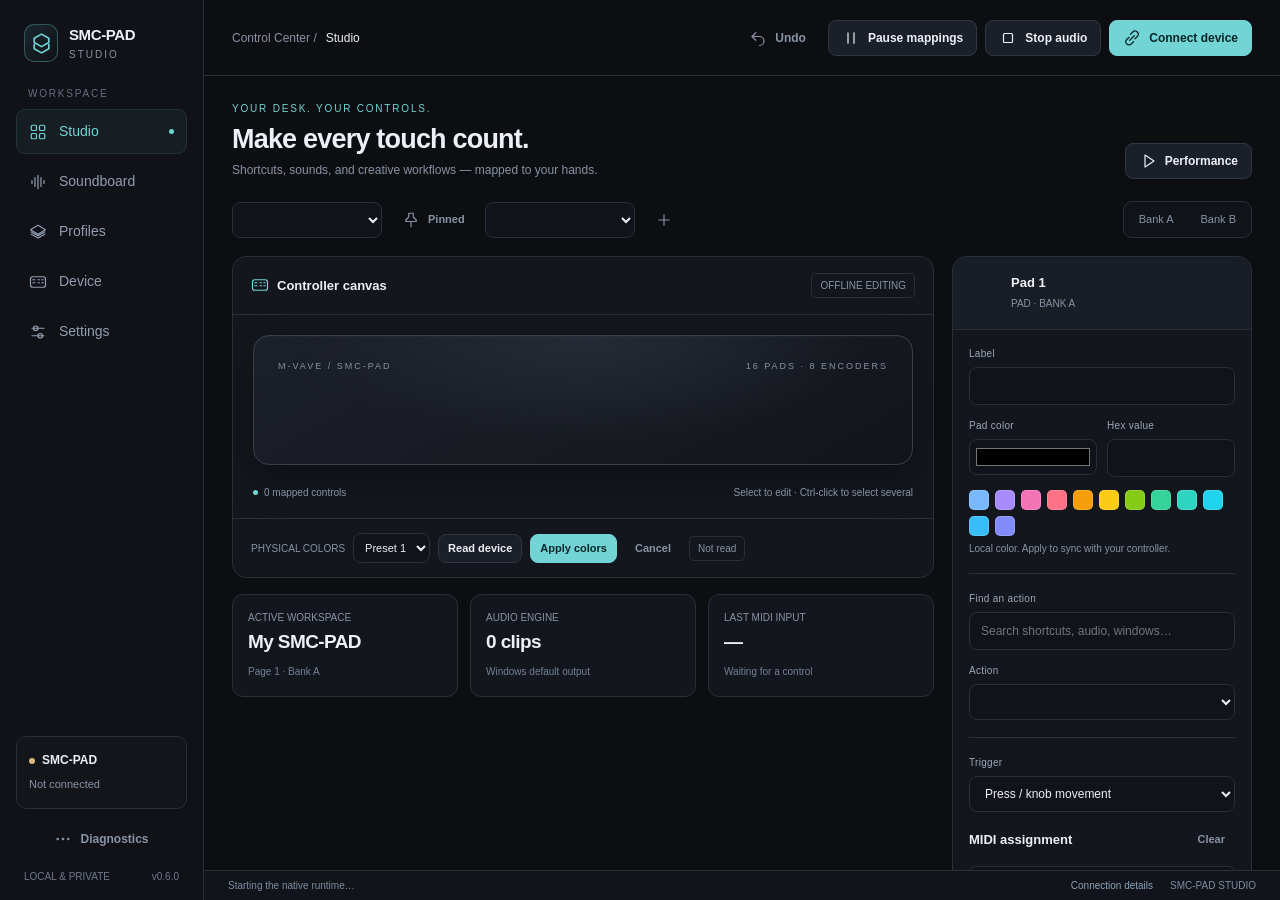
==== source/studio.html @ c1304f74 "feat: SMC-PAD Studio v0.6.0 — Windows desktop MIDI pad controller studio Native MIDI/audio runtime, " ====
<!DOCTYPE html>
<html lang="en"><head><meta charset="utf-8"><meta name="viewport" content="width=device-width,initial-scale=1"><title>SMC-PAD Studio</title>
<meta http-equiv="Content-Security-Policy" content="default-src 'none'; script-src 'unsafe-inline' 'unsafe-eval'; style-src 'unsafe-inline'; img-src data:; font-src 'none'; connect-src 'none'">
<style>
:root{color-scheme:dark;--bg:#0c0e12;--panel:#13161c;--raised:#1b1f27;--line:#292e39;--muted:#8993a5;--text:#edf0f6;--accent:#72d4d4;--danger:#f28a96;--gold:#d9bd83;--radius:14px}
*{box-sizing:border-box}body{margin:0;font:14px/1.5 'Segoe UI Variable','Segoe UI',sans-serif;background:var(--bg);color:var(--text);height:100vh;overflow:hidden}button,input,select,textarea{font:inherit}button{cursor:pointer}button:disabled{opacity:.45;cursor:not-allowed}button:focus-visible,a:focus-visible,input:focus-visible,select:focus-visible,textarea:focus-visible{outline:2px solid var(--accent);outline-offset:3px}button{color:inherit}svg{width:18px;height:18px;fill:none;stroke:currentColor;stroke-width:1.6;stroke-linecap:round;stroke-linejoin:round;flex-shrink:0}button svg{pointer-events:none}.hidden{display:none!important}
.app{height:100vh;display:grid;grid-template-columns:204px minmax(0,1fr);grid-template-rows:1fr}.rail{background:#101218;border-right:1px solid var(--line);display:flex;flex-direction:column;padding:24px 16px 16px;gap:24px}.brand{display:flex;gap:11px;align-items:center;padding:0 8px}.mark{width:34px;height:38px;border:1px solid #72d4d455;border-radius:10px;color:var(--accent);display:grid;place-items:center;background:linear-gradient(135deg,#72d4d41c,transparent)}.mark svg{width:25px;height:25px}.brand strong{font-size:15px;font-weight:650;letter-spacing:-.4px}.brand small{display:block;font-size:10px;letter-spacing:2px;color:var(--muted)}.rail-label{font-size:10px;letter-spacing:1.8px;color:#656f80;margin:0 12px 8px}.nav{display:flex;flex-direction:column;gap:5px}.nav button{border:1px solid transparent;background:transparent;text-align:left;color:#939daf;display:flex;align-items:center;gap:12px;border-radius:9px;padding:11px 12px}.nav button:hover{background:#ffffff06;color:var(--text)}.nav button.active{background:#72d4d410;border-color:#72d4d41c;color:var(--accent)}.nav button.active:after{content:'';width:5px;height:5px;background:var(--accent);border-radius:50%;margin-left:auto}.rail-bottom{margin-top:auto;display:grid;gap:12px}.device-mini{padding:14px 12px;border:1px solid var(--line);border-radius:10px;background:#ffffff03}.device-mini strong{display:block;font-size:12px;margin-bottom:4px}.device-mini small{font-size:11px;color:var(--muted)}.status-dot{width:6px;height:6px;border-radius:50%;background:var(--gold);display:inline-block;margin-right:7px}.status-dot.on{background:var(--accent);box-shadow:0 0 10px #72d4d440}.version{font-size:10px;color:#6f798b;display:flex;justify-content:space-between;padding:0 8px}
.workspace{display:flex;flex-direction:column;min-width:0;overflow:hidden}.topbar{height:76px;flex-shrink:0;display:flex;align-items:center;justify-content:space-between;padding:0 28px;border-bottom:1px solid var(--line);gap:14px}.breadcrumb{font-size:12px;color:var(--muted)}.breadcrumb strong{font-weight:500;color:var(--text);margin-left:9px}.top-actions{display:flex;gap:8px;align-items:center}.btn{display:inline-flex;align-items:center;justify-content:center;gap:8px;border:1px solid #303744;border-radius:8px;background:#1a1f28;padding:8px 13px;font-size:12px;font-weight:550;white-space:nowrap;transition:background .15s}.btn:hover{background:#252c37}.btn.primary{background:var(--accent);border-color:var(--accent);color:#0a2528}.btn.primary:hover{background:#95e5e2}.btn.ghost{background:transparent;border-color:transparent;color:var(--muted)}.btn.ghost:hover{color:var(--text);background:#ffffff05}.btn.danger{color:var(--danger)}.btn.tiny{padding:5px 9px;font-size:11px}.content{overflow:auto;flex:1;padding:25px 28px 36px;scrollbar-color:#394151 transparent}.heading{display:flex;align-items:flex-end;justify-content:space-between;gap:20px;margin-bottom:22px}.eyebrow{font-size:10px;color:var(--accent);letter-spacing:1.8px;text-transform:uppercase;margin-bottom:7px}h1{font-size:27px;line-height:1.2;font-weight:600;letter-spacing:-.8px;margin:0 0 6px}h2{font-size:16px;font-weight:600;margin:0 0 6px}h3{font-size:13px;font-weight:600;margin:0 0 8px}p{margin:0}.muted{color:var(--muted);font-size:12px}.toolbar{display:flex;gap:10px;align-items:center;flex-wrap:wrap;margin-bottom:18px}.spacer{flex:1}.select,input,select,textarea{border:1px solid var(--line);background:#101319;border-radius:8px;color:var(--text);padding:9px 11px;min-width:0}.toolbar select{min-width:150px;font-size:12px}.segmented{display:inline-flex;padding:3px;border:1px solid var(--line);border-radius:9px;background:#101318;gap:3px}.segmented button{padding:6px 12px;border:0;border-radius:6px;background:transparent;color:var(--muted);font-size:11px}.segmented button.active{background:#2a303b;color:var(--text)}.tag{display:inline-flex;align-items:center;gap:6px;font-size:10px;padding:4px 8px;border:1px solid var(--line);border-radius:5px;color:var(--muted)}.tag.good{color:var(--accent);border-color:#72d4d430;background:#72d4d408}.tag.warn{color:var(--gold);border-color:#d9bd8330}.studio-layout{display:grid;grid-template-columns:minmax(440px,1fr) 300px;gap:18px;align-items:start}.panel{background:var(--panel);border:1px solid var(--line);border-radius:var(--radius);overflow:hidden}.panel-head{padding:16px 18px;border-bottom:1px solid var(--line);display:flex;align-items:center;justify-content:space-between;gap:10px}.panel-body{padding:18px}.panel-footer{border-top:1px solid var(--line);padding:12px 18px;display:flex;gap:8px;align-items:center}.board{padding:24px;background:radial-gradient(ellipse at 50% 0,#252b36 0,transparent 60%),linear-gradient(150deg,#1c2029,#12151b);border:1px solid #373e4c;border-radius:16px;margin:20px;box-shadow:0 15px 35px #0004,inset 0 1px 0 #ffffff06}.board-brand{display:flex;justify-content:space-between;font-size:9px;letter-spacing:2px;color:#8792a5;margin-bottom:22px}.hardware{display:grid;grid-template-columns:120px minmax(0,1fr) 48px;gap:19px}.knob-grid{display:grid;grid-template-columns:repeat(2,1fr);gap:15px 8px}.knob-control{border:0;background:transparent;padding:0;min-width:0;display:flex;align-items:center;flex-direction:column;gap:6px}.dial{width:42px;height:42px;border-radius:50%;padding:4px;background:conic-gradient(from 225deg,#72d4d4 0deg,var(--dial-color,#72d4d4) var(--angle,45deg),#343c49 var(--angle,45deg),#343c49 270deg,transparent 270deg);display:grid;place-items:center}.dial-core{width:33px;height:33px;border-radius:50%;background:radial-gradient(circle at 30% 20%,#3b4352,#1b2029 70%);box-shadow:0 3px 6px #0007;position:relative;border:1px solid #ffffff10}.dial-core:after{content:'';position:absolute;left:15px;top:4px;width:2px;height:8px;background:#c7d0df;border-radius:2px;transform-origin:1px 12px;transform:rotate(var(--rotation,-90deg))}.knob-control.selected .dial{box-shadow:0 0 0 2px #72d4d440}.knob-control span{color:#8b97aa;font-size:9px;text-align:center;max-width:58px;overflow:hidden;text-overflow:ellipsis;white-space:nowrap}.pad-grid{display:grid;grid-template-columns:repeat(4,minmax(0,1fr));gap:10px}.pad{aspect-ratio:1.02;border:1px solid color-mix(in srgb,var(--color) 30%,#252b35);border-radius:9px;background:linear-gradient(155deg,color-mix(in srgb,var(--color) 13%,#222730),color-mix(in srgb,var(--color) 6%,#181c23));padding:10px;position:relative;display:flex;flex-direction:column;justify-content:space-between;align-items:flex-start;overflow:hidden;text-align:left;transition:transform .12s,box-shadow .12s}.pad:after{content:'';position:absolute;height:2px;bottom:0;left:12px;right:12px;background:var(--color);opacity:.7;box-shadow:0 0 12px var(--color);border-radius:3px}.pad .pad-number{font-size:9px;color:color-mix(in srgb,var(--color) 70%,white);letter-spacing:.7px}.pad .pad-name{font-size:11px;font-weight:550;line-height:1.25;width:100%;overflow:hidden;text-overflow:ellipsis}.pad .pad-type{font-size:8px;color:#7e899b;text-transform:uppercase;letter-spacing:.7px}.pad:hover{transform:translateY(-2px);border-color:var(--color)}.pad.selected{outline:2px solid var(--accent);outline-offset:3px}.pad.playing{box-shadow:inset 0 0 24px color-mix(in srgb,var(--color) 25%,transparent)}.pad.playing .pad-type{color:var(--accent)}.pad.learning{outline:2px solid var(--gold);outline-offset:3px}.side-grid{display:grid;grid-template-rows:repeat(10,1fr);gap:5px}.side-control{background:#242a34;border:1px solid #384150;border-radius:4px;padding:3px 0;font-size:7px;color:#96a0b3;overflow:hidden}.side-control.selected{border-color:var(--accent);color:var(--accent)}.board-caption{display:flex;align-items:center;justify-content:space-between;padding:0 20px 18px;gap:10px;font-size:10px;color:var(--muted)}.board-caption span{display:flex;align-items:center;gap:6px}.micro-dot{width:5px;height:5px;background:var(--accent);border-radius:50%}.rgb-controls{padding:14px 18px;border-top:1px solid var(--line);display:flex;gap:8px;align-items:center;flex-wrap:wrap}.rgb-controls select{font-size:11px;padding:7px}.info-cards{display:grid;grid-template-columns:repeat(3,1fr);gap:12px;margin-top:16px}.info-card{padding:15px;border:1px solid var(--line);border-radius:11px;background:var(--panel)}.info-card .metric{font-size:19px;font-weight:550;letter-spacing:-.6px;margin:3px 0}.info-card label{color:var(--muted);font-size:10px;display:block}.info-card small{font-size:10px;color:#748196}.inspector .panel-head{background:#191d25}.inspector-title{display:flex;align-items:center;gap:10px}.swatch{width:30px;height:30px;border-radius:7px;background:color-mix(in srgb,var(--color) 20%,#252a35);border:1px solid color-mix(in srgb,var(--color) 45%,transparent)}.inspector .panel-body{padding:16px}.field{margin-bottom:13px}.field>label{font-size:10px;letter-spacing:.3px;color:#9da7b8;display:block;margin-bottom:6px}.field input,.field select,.field textarea{width:100%;font-size:12px}.field textarea{min-height:70px;resize:vertical}.field input[type=color]{height:36px;padding:4px}.field input[type=range]{padding:0;accent-color:var(--accent)}.row{display:flex;gap:8px;align-items:center}.row>*{min-width:0}.row .grow{flex:1}.row2{display:grid;grid-template-columns:1fr 1fr;gap:10px}.check{display:flex!important;align-items:center;gap:8px;font-size:12px;color:var(--muted);margin:8px 0}.check input{width:auto}.section-rule{border:0;border-top:1px solid var(--line);margin:17px 0}.map-info{font:10px/1.6 Consolas,monospace;color:#8ea7bc;padding:9px;border:1px solid var(--line);border-radius:7px;background:#0e1218;margin-bottom:9px;overflow-wrap:anywhere}.drop{display:flex;flex-direction:column;gap:5px;text-align:center;align-items:center;justify-content:center;padding:18px 10px;background:#10151b;border:1px dashed #3b4b59;border-radius:9px;cursor:pointer;font-size:11px;color:var(--muted)}.drop.drag{border-color:var(--accent);background:#72d4d410}.drop svg{color:var(--accent);width:22px;height:22px}.drop strong{font-weight:550;color:var(--text)}.helper{font-size:10px;line-height:1.5;color:var(--muted);margin-top:5px}.inline-heading{display:flex;justify-content:space-between;align-items:center;margin-bottom:12px}.palette{display:flex;gap:6px;flex-wrap:wrap}.palette button{width:20px;height:20px;border-radius:5px;border:1px solid #ffffff28;background:var(--swatch)}.step{padding:9px;background:#0e1218;border:1px solid var(--line);border-radius:8px;margin-bottom:7px;display:grid;grid-template-columns:1fr auto;gap:7px}.step select,.step input{font-size:11px;width:100%;padding:6px}.empty{padding:44px 24px;text-align:center;color:var(--muted);font-size:12px}.empty svg{width:32px;height:32px;color:#556375;margin-bottom:12px}.library-layout{display:grid;grid-template-columns:minmax(0,1fr) 300px;gap:18px}.library-list{display:grid;gap:8px}.clip{display:flex;align-items:center;gap:12px;background:var(--panel);border:1px solid var(--line);border-radius:10px;padding:13px 15px}.clip.selected{border-color:#72d4d480}.clip-icon{width:36px;height:36px;background:#72d4d410;color:var(--accent);display:grid;place-items:center;border-radius:8px}.clip-name{font-size:12px;font-weight:550;overflow:hidden;text-overflow:ellipsis;white-space:nowrap}.clip-details{font-size:10px;color:var(--muted);margin-top:3px}.mixer{margin-top:18px}.playing-row{padding:10px 0;border-bottom:1px solid var(--line)}.progress{height:3px;background:#2c3441;border-radius:3px;margin-top:8px;overflow:hidden}.progress>i{height:100%;background:var(--accent);display:block}.profiles-grid{display:grid;grid-template-columns:repeat(auto-fill,minmax(240px,1fr));gap:16px}.profile-card{padding:20px;border:1px solid var(--line);border-radius:13px;background:linear-gradient(150deg,#1b212c,var(--panel))}.profile-card.active{border-color:#72d4d480}.profile-card h2{margin-top:14px}.profile-colors{display:flex;gap:5px;margin:16px 0}.profile-colors i{width:18px;height:18px;border-radius:4px}.device-layout,.settings-layout{display:grid;grid-template-columns:minmax(0,1.2fr) minmax(280px,1fr);gap:18px}.port-list{font:11px/1.8 Consolas,monospace;color:var(--muted);overflow-wrap:anywhere}.status-line{display:flex;gap:10px;align-items:center;margin-bottom:15px}.large-status{width:38px;height:38px;background:#72d4d410;color:var(--accent);display:grid;place-items:center;border-radius:10px}.status-line h2{margin:0}.diagnostics{position:fixed;left:204px;right:0;bottom:0;height:280px;background:#10141c;border-top:1px solid #394353;box-shadow:0 -20px 80px #0007;z-index:20;display:flex;flex-direction:column}.diagnostics .panel-head{padding:10px 22px}.diagnostic-logs{overflow:auto;padding:12px 22px;font:11px/1.9 Consolas,monospace}.log-item{display:grid;grid-template-columns:74px 75px 1fr;gap:12px}.log-item time{color:#69788f}.log-item.error{color:var(--danger)}.log-item span.kind{color:#8dafbf}.statusbar{height:30px;flex-shrink:0;border-top:1px solid var(--line);display:flex;justify-content:space-between;align-items:center;padding:0 24px;font-size:10px;color:#7e8da3;gap:8px;background:#11141a}.statusbar button{font-size:10px;background:none;border:0;color:#8fa3ba;padding:3px}.toast{position:fixed;right:24px;bottom:48px;max-width:440px;background:#1a2830;color:#d6f5f1;border:1px solid #72d4d450;padding:12px 17px;border-radius:10px;box-shadow:0 15px 50px #0007;z-index:60;font-size:12px}.toast.error{background:#30202a;color:#ffc0cb;border-color:#f28a9650}.modal{position:fixed;inset:0;background:#0009;backdrop-filter:blur(6px);display:grid;place-items:center;z-index:50}.modal-card{width:450px;max-width:90vw;background:var(--panel);border:1px solid #414b5c;border-radius:16px;padding:24px;max-height:80vh;overflow:auto}.modal-footer{display:flex;justify-content:flex-end;gap:8px;margin-top:18px}.performance .studio-layout{grid-template-columns:1fr}.performance .inspector,.performance .hardware .knob-grid,.performance .side-grid,.performance .rgb-controls,.performance .info-cards{display:none}.performance .hardware{display:block}.performance .pad{aspect-ratio:1.8;padding:18px}.performance .pad-name{font-size:18px}.performance .pad-type{font-size:10px}.performance .board{max-width:1050px;margin:22px auto}.performance .pad-grid{gap:16px}.performance .board-brand{margin-bottom:15px}
@media(max-width:1250px){.rail{padding-left:10px;padding-right:10px}.app{grid-template-columns:176px 1fr}.diagnostics{left:176px}.content{padding:22px 20px}.topbar{padding:0 20px}.studio-layout{grid-template-columns:minmax(375px,1fr) 280px;gap:14px}.board{margin:15px;padding:16px}.hardware{grid-template-columns:100px minmax(0,1fr) 38px;gap:12px}.pad-grid{gap:8px}.pad{padding:7px}.pad-name{font-size:10px}.dial{width:38px;height:38px}.dial-core{width:29px;height:29px}.dial-core:after{left:13px}.knob-grid{gap:10px 5px}}
@media(max-width:1040px){.app{grid-template-columns:72px 1fr}.rail{padding:22px 10px}.brand{padding:0;justify-content:center}.brand-text,.rail-label,.nav button span,.nav button:after,.device-mini,.version{display:none!important}.nav button{justify-content:center;padding:13px}.rail-bottom .btn span{display:none}.diagnostics{left:72px}.studio-layout,.library-layout{grid-template-columns:minmax(0,1fr) 275px}.topbar{height:65px}.heading h1{font-size:24px}.hardware{grid-template-columns:90px minmax(0,1fr) 32px}.pad{aspect-ratio:.95}.info-cards{gap:8px}.info-card{padding:10px}.device-layout,.settings-layout{grid-template-columns:1fr}.toolbar select{min-width:120px}}
@media(max-width:850px){.studio-layout,.library-layout{grid-template-columns:1fr}.inspector{max-width:none}.top-actions .btn span{display:none}.board{margin:16px}.hardware{grid-template-columns:100px minmax(0,1fr) 40px}.pad{aspect-ratio:1.2}.heading{align-items:center}.toolbar{gap:6px}.info-cards{margin-bottom:18px}.diagnostics{height:250px}.breadcrumb{font-size:11px}.content{padding:20px 16px}}
@media(prefers-reduced-motion:reduce){*{transition:none!important;animation:none!important}}body.reduced-motion *{transition:none!important;animation:none!important}
</style></head><body>
<svg style="display:none" aria-hidden="true"><defs>
<symbol id="i-grid" viewBox="0 0 24 24"><rect x="3" y="3" width="7" height="7" rx="1.5"/><rect x="14" y="3" width="7" height="7" rx="1.5"/><rect x="3" y="14" width="7" height="7" rx="1.5"/><rect x="14" y="14" width="7" height="7" rx="1.5"/></symbol>
<symbol id="i-audio" viewBox="0 0 24 24"><path d="M4 10v4m4-8v12m4-15v18m4-15v12m4-8v4"/></symbol><symbol id="i-layers" viewBox="0 0 24 24"><path d="m12 3 10 6-10 6L2 9l10-6Zm-9 12 9 5 9-5M3 12l9 5 9-5"/></symbol><symbol id="i-device" viewBox="0 0 24 24"><rect x="2" y="5" width="20" height="14" rx="3"/><path d="M5 9h3m-3 4h3m4-4h2m3 0h2m-7 4h2m3 0h2"/></symbol><symbol id="i-settings" viewBox="0 0 24 24"><path d="M4 7h16M4 17h16"/><circle cx="9" cy="7" r="3"/><circle cx="15" cy="17" r="3"/></symbol><symbol id="i-play" viewBox="0 0 24 24"><path d="m8 4 12 8-12 8V4Z"/></symbol><symbol id="i-stop" viewBox="0 0 24 24"><rect x="6" y="6" width="12" height="12" rx="1.5"/></symbol><symbol id="i-pause" viewBox="0 0 24 24"><path d="M8 5v14m8-14v14"/></symbol><symbol id="i-plus" viewBox="0 0 24 24"><path d="M12 5v14M5 12h14"/></symbol><symbol id="i-upload" viewBox="0 0 24 24"><path d="M12 15V3m-4 4 4-4 4 4M4 15v5h16v-5"/></symbol><symbol id="i-link" viewBox="0 0 24 24"><path d="m9 15 6-6m-7 2-3 3a4 4 0 0 0 6 6l3-3m-4-10 3-3a4 4 0 0 1 6 6l-3 3"/></symbol><symbol id="i-check" viewBox="0 0 24 24"><path d="m5 12 4 4L20 5"/></symbol><symbol id="i-more" viewBox="0 0 24 24"><circle cx="5" cy="12" r="1"/><circle cx="12" cy="12" r="1"/><circle cx="19" cy="12" r="1"/></symbol><symbol id="i-undo" viewBox="0 0 24 24"><path d="M4 10h10a6 6 0 0 1 0 12M4 10l5-5m-5 5 5 5"/></symbol><symbol id="i-close" viewBox="0 0 24 24"><path d="m6 6 12 12M18 6 6 18"/></symbol><symbol id="i-search" viewBox="0 0 24 24"><circle cx="10" cy="10" r="6"/><path d="m15 15 6 6"/></symbol><symbol id="i-pin" viewBox="0 0 24 24"><path d="m9 3 6 0 0 5 4 4v2H5v-2l4-4V3Zm3 11v7"/></symbol>
</defs></svg>
<div class="app"><aside class="rail"><div class="brand"><div class="mark"><svg viewBox="0 0 24 24"><path d="m5 7 7-4 7 4v4l-7 4-7-4V7Zm0 6v4l7 4 7-4v-4"/></svg></div><div class="brand-text"><strong>SMC-PAD</strong><small>STUDIO</small></div></div><div><div class="rail-label">WORKSPACE</div><nav class="nav" aria-label="Main navigation"><button data-view="studio" class="active"><svg><use href="#i-grid"/></svg><span>Studio</span></button><button data-view="soundboard"><svg><use href="#i-audio"/></svg><span>Soundboard</span></button><button data-view="profiles"><svg><use href="#i-layers"/></svg><span>Profiles</span></button><button data-view="device"><svg><use href="#i-device"/></svg><span>Device</span></button><button data-view="settings"><svg><use href="#i-settings"/></svg><span>Settings</span></button></nav></div><div class="rail-bottom"><div class="device-mini"><strong><i id="connectionDot" class="status-dot"></i>SMC-PAD</strong><small id="railStatus">Not connected</small></div><button class="btn ghost" id="diagnosticsBtn"><svg><use href="#i-more"/></svg><span>Diagnostics</span></button><div class="version"><span>LOCAL & PRIVATE</span><span>v0.6.0</span></div></div></aside>
<div class="workspace"><header class="topbar"><div class="breadcrumb">Control Center <span>/</span><strong id="breadcrumb">Studio</strong></div><div class="top-actions"><button class="btn ghost" id="undoBtn" title="Undo last configuration edit"><svg><use href="#i-undo"/></svg><span>Undo</span></button><button class="btn" id="pauseBtn"><svg><use href="#i-pause"/></svg><span>Pause mappings</span></button><button class="btn" id="stopAudioBtn"><svg><use href="#i-stop"/></svg><span>Stop audio</span></button><button class="btn primary" id="connectBtn"><svg><use href="#i-link"/></svg><span>Connect device</span></button></div></header>
<main class="content" id="main">
<section id="view-studio"><div class="heading"><div><div class="eyebrow">YOUR DESK. YOUR CONTROLS.</div><h1>Make every touch count.</h1><p class="muted">Shortcuts, sounds, and creative workflows — mapped to your hands.</p></div><button class="btn" id="performanceBtn"><svg><use href="#i-play"/></svg>Performance</button></div><div class="toolbar"><select id="profileSelect" aria-label="Active profile"></select><button class="btn ghost tiny" id="pinBtn" title="Pin this profile"><svg><use href="#i-pin"/></svg><span>Pinned</span></button><select id="pageSelect" aria-label="Application page"></select><button class="btn ghost tiny" id="newPageBtn" title="Add application page"><svg><use href="#i-plus"/></svg></button><div class="spacer"></div><div class="segmented" aria-label="Pad bank"><button id="bankA">Bank A</button><button id="bankB">Bank B</button></div></div>
<div class="studio-layout"><div><div class="panel"><div class="panel-head"><div class="row"><svg style="color:var(--accent)"><use href="#i-device"/></svg><h3 style="margin:0">Controller canvas</h3></div><span class="tag" id="canvasStatus">OFFLINE EDITING</span></div><div class="board"><div class="board-brand"><span>M-VAVE / SMC-PAD</span><span>16 PADS · 8 ENCODERS</span></div><div class="hardware"><div class="knob-grid" id="knobs"></div><div class="pad-grid" id="pads"></div><div class="side-grid" id="sideBtns"></div></div></div><div class="board-caption"><span><i class="micro-dot"></i><span id="mappingCount">0 mapped controls</span></span><span id="canvasHint">Select to edit · Ctrl-click to select several</span></div><div class="rgb-controls"><span class="muted" style="font-size:10px">PHYSICAL COLORS</span><select id="rgbPreset" aria-label="Physical device preset"></select><button class="btn tiny" id="readRGB">Read device</button><button class="btn tiny primary" id="applyRGB">Apply colors</button><button class="btn ghost tiny" id="cancelRGB">Cancel</button><span class="tag" id="rgbStatus">Not read</span></div></div><div class="info-cards"><div class="info-card"><label>ACTIVE WORKSPACE</label><div class="metric" id="activeProfileLabel">My SMC-PAD</div><small id="activePageLabel">Page 1 · Bank A</small></div><div class="info-card"><label>AUDIO ENGINE</label><div class="metric" id="audioCount">0 clips</div><small>Windows default output</small></div><div class="info-card"><label>LAST MIDI INPUT</label><div class="metric" id="lastMidiValue">—</div><small id="lastMidiPort">Waiting for a control</small></div></div></div>
<aside class="panel inspector" id="inspector"><div class="panel-head"><div class="inspector-title"><div class="swatch" id="selectedSwatch"></div><div><h3 id="selectedName" style="margin:0">Pad 1</h3><small class="muted" id="selectedType" style="font-size:10px">PAD · BANK A</small></div></div><span id="dirtyBadge" class="tag hidden">Unsaved</span></div><form id="editorForm" class="panel-body"><div class="field"><label for="labelInput">Label</label><input id="labelInput" maxlength="60"></div><div id="colorFields"><div class="row2"><div class="field"><label for="colorInput">Pad color</label><input id="colorInput" type="color"></div><div class="field"><label for="colorHex">Hex value</label><input id="colorHex" pattern="#[0-9a-fA-F]{6}"></div></div><div class="palette" id="palette"></div><p class="helper" id="colorState">Local color. Apply to sync with your controller.</p></div><hr class="section-rule"><div class="field"><label for="actionSearch">Find an action</label><input id="actionSearch" type="search" placeholder="Search shortcuts, audio, windows…"></div><div class="field"><label for="actionSelect">Action</label><select id="actionSelect"></select></div><div class="field hidden" id="valueField"><label for="valueInput" id="valueLabel">Value</label><div class="row"><textarea id="valueInput" class="grow" rows="2"></textarea><button type="button" class="btn tiny hidden" id="browseBtn">Browse</button></div></div>
<div id="audioFields" class="hidden"><button type="button" class="drop" id="audioDrop" style="width:100%"><svg><use href="#i-upload"/></svg><strong id="assignedAudioName">Drop a clip or browse</strong><span>WAV · MP3 · M4A · AAC · WMA · FLAC</span></button><div class="row" style="margin-top:9px"><button type="button" class="btn tiny" id="previewClip"><svg><use href="#i-play"/></svg>Preview</button><button type="button" class="btn ghost tiny" id="selectFromLibrary">Library</button></div><div class="field" style="margin-top:12px"><label for="audioMode">On repeated press</label><select id="audioMode"><option value="restart">Restart clip</option><option value="overlap">Allow overlap</option><option value="toggle">Toggle play / stop</option></select></div><div class="field"><label for="audioVolume">Clip gain <span id="clipGainValue">100%</span></label><input id="audioVolume" type="range" min="0" max="100" value="100"></div><div class="row2"><div class="field"><label for="trimStart">Trim start (seconds)</label><input id="trimStart" type="number" min="0" step=".01" value="0"></div><div class="field"><label for="trimEnd">Trim end (0 = full)</label><input id="trimEnd" type="number" min="0" step=".01" value="0"></div></div><div class="row2"><div class="field"><label for="fadeIn">Fade in (seconds)</label><input id="fadeIn" type="number" min="0" max="30" step=".1" value="0"></div><div class="field"><label for="fadeOut">Fade out (seconds)</label><input id="fadeOut" type="number" min="0" max="30" step=".1" value="0"></div></div><label class="check"><input id="loopAudio" type="checkbox">Loop until stopped</label></div>
<div id="macroFields" class="hidden"><div class="inline-heading"><h3>Action sequence</h3><button type="button" class="btn tiny" id="addStep">Add step</button></div><div id="steps"></div><button type="button" class="btn ghost tiny" id="macroPreview">Dry-run preview</button><button type="button" class="btn ghost tiny" id="cancelMacros">Cancel running</button></div>
<div id="knobFields" class="hidden"><hr class="section-rule"><div class="field"><label for="encoderMode">Encoder mode</label><select id="encoderMode"><option value="auto">Auto detect</option><option value="absolute">Absolute (0–127)</option><option value="relative">Relative increments</option></select></div><div class="field"><label for="sensitivity">Sensitivity</label><input id="sensitivity" type="number" min=".1" max="8" step=".1" value="1"></div><label class="check"><input id="invertKnob" type="checkbox">Reverse direction</label><label class="check"><input id="accelerateKnob" type="checkbox">Accelerate larger movements</label><div class="map-info" id="calibration">Move the learned knob to preview its input.</div></div>
<hr class="section-rule"><div class="field"><label for="triggerSelect">Trigger</label><select id="triggerSelect"><option value="press">Press / knob movement</option><option value="pressOnly">Press only</option><option value="releaseOnly">Release only</option><option value="both">Press and release</option></select></div><div class="inline-heading"><h3 style="margin:0">MIDI assignment</h3><button type="button" class="btn ghost tiny" id="clearLearn">Clear</button></div><div class="map-info" id="mappingInfo">Not learned yet</div><button type="button" class="btn" id="learnBtn" style="width:100%"><svg><use href="#i-link"/></svg>Learn physical control</button><div class="row" style="margin-top:15px"><button type="submit" class="btn primary grow" id="saveControl"><svg><use href="#i-check"/></svg>Save control</button><button type="button" class="btn" id="testAction" title="Execute this action"><svg><use href="#i-play"/></svg>Test</button></div><button type="button" class="btn ghost tiny hidden" id="copySelected" style="width:100%;margin-top:8px">Copy configuration to selected controls</button></form></aside></div></section>
<section id="view-soundboard" class="hidden"><div class="heading"><div><div class="eyebrow">SOUND, ON CUE.</div><h1>Your clip collection.</h1><p class="muted">A managed library with instant preview and a live playback mixer.</p></div><button class="btn primary" id="importClips"><svg><use href="#i-plus"/></svg>Import clips</button></div><div class="library-layout"><div><div class="row" style="margin-bottom:16px"><input id="librarySearch" class="grow" type="search" placeholder="Search your clips…" aria-label="Search audio library"><span class="tag" id="libraryCount">0 CLIPS</span></div><div class="library-list" id="libraryList"></div><div class="panel mixer"><div class="panel-head"><h3 style="margin:0">Live mixer</h3><span class="tag" id="playingCount">0 PLAYING</span></div><div class="panel-body"><div class="field"><label for="masterVolume">Master output <span id="masterValue">100%</span></label><input id="masterVolume" type="range" min="0" max="100" value="100"></div><div id="playingList"></div></div></div></div><div class="panel"><div class="panel-head"><h3 style="margin:0">Selected clip</h3><svg style="color:var(--accent)"><use href="#i-audio"/></svg></div><div class="panel-body" id="clipDetail"><div class="empty">Select a clip to preview or assign it.</div></div></div></div></section>
<section id="view-profiles" class="hidden"><div class="heading"><div><div class="eyebrow">A WORKSPACE FOR EVERY FLOW.</div><h1>Profiles & pages.</h1><p class="muted">Separate your work, media, and creative sessions without losing your mappings.</p></div><button class="btn primary" id="newProfile"><svg><use href="#i-plus"/></svg>New profile</button></div><div class="toolbar"><input id="profileSearch" type="search" placeholder="Search profiles…" aria-label="Search profiles"><div class="spacer"></div><button class="btn" id="importProfile"><svg><use href="#i-upload"/></svg>Import</button><button class="btn" id="exportProfile"><svg><use href="#i-layers"/></svg>Export with audio</button></div><div class="profiles-grid" id="profilesGrid"></div><div class="panel" style="margin-top:20px"><div class="panel-head"><h3 style="margin:0">Active profile settings</h3><span class="tag">APPLICATION PAGES ≠ DEVICE PRESETS</span></div><div class="panel-body"><div class="row2"><div class="field"><label for="profileName">Profile name</label><input id="profileName" maxlength="80"></div><div class="field"><label for="profileApps">Auto-switch for these apps</label><input id="profileApps" placeholder="chrome.exe, code.exe"><p class="helper">Comma-separated executable names. Enable automatic switching in Settings and unpin the profile.</p></div></div><div class="row"><button class="btn primary" id="saveProfile">Save profile settings</button><button class="btn" id="duplicateProfile">Duplicate</button><button class="btn danger" id="deleteProfile">Delete</button><div class="spacer"></div><button class="btn" id="renamePage">Rename current page</button></div></div></div></section>
<section id="view-device" class="hidden"><div class="heading"><div><div class="eyebrow">THE PHYSICAL CONNECTION.</div><h1>Device & color sync.</h1><p class="muted">Performance MIDI and configuration ports have separate jobs.</p></div><button class="btn" id="refreshPorts">Refresh ports</button></div><div class="device-layout"><div class="panel"><div class="panel-head"><h3 style="margin:0">SMC-PAD connection</h3><span class="tag" id="deviceStatusTag">DISCONNECTED</span></div><div class="panel-body"><div class="status-line"><div class="large-status"><svg><use href="#i-device"/></svg></div><div><h2>SMC-PAD</h2><p class="muted" id="deviceMessage">Connect USB to begin.</p></div></div><div class="field"><label for="performanceInput">Performance input</label><select id="performanceInput"><option value="">Auto discover SMC-PAD</option></select></div><div class="row2"><div class="field"><label for="rgbInputPort">Configuration input</label><select id="rgbInputPort"><option value="">Auto discover</option></select></div><div class="field"><label for="rgbOutputPort">Configuration output</label><select id="rgbOutputPort"><option value="">Auto discover</option></select></div></div><p class="helper">Windows may label configuration ports MIDIIN2/3 and MIDIOUT2/3. Discovery sends only read requests. Close MidiSuite if the device is busy.</p><div class="row" style="margin-top:16px"><button class="btn primary" id="deviceConnect">Connect</button><button class="btn" id="deviceDisconnect">Disconnect</button></div><hr class="section-rule"><h3>Physical color palette</h3><p class="muted">Read colors, edit locally, then apply. Every successful write is checked against the device.</p><div class="row" style="margin-top:14px"><button class="btn" id="deviceRead">Read colors</button><button class="btn" id="adoptRGB">Use device palette</button><button class="btn primary" id="deviceApply">Apply palette</button></div><div id="rgbResults" style="margin-top:16px"></div></div></div><div><div class="panel"><div class="panel-head"><h3 style="margin:0">Available MIDI endpoints</h3></div><div class="panel-body port-list" id="portList">Scanning…</div></div><div class="panel" style="margin-top:18px"><div class="panel-head"><h3 style="margin:0">Connection health</h3></div><div class="panel-body"><div id="healthInfo" class="muted"></div><button class="btn" id="exportDiagnostics" style="margin-top:16px">Export troubleshooting report</button></div></div></div></div></section>
<section id="view-settings" class="hidden"><div class="heading"><div><div class="eyebrow">SETTLED IN. ALWAYS READY.</div><h1>Make Studio yours.</h1><p class="muted">A quiet background companion, with the control you need.</p></div></div><div class="settings-layout"><div class="panel"><div class="panel-head"><h3 style="margin:0">Behavior & accessibility</h3></div><div class="panel-body"><label class="check"><input type="checkbox" id="autoProfiles">Automatically switch profiles for the active application</label><p class="helper">Pinned profiles always take precedence. App rules are set per profile.</p><hr class="section-rule"><label class="check"><input type="checkbox" id="reducedMotion">Reduce motion and visual transitions</label><hr class="section-rule"><h3>Background behavior</h3><p class="muted">Closing the window hides Studio to the tray. Native MIDI and audio continue. Pause mappings or stop audio any time from the tray menu.</p><button class="btn danger" id="quitApp" style="margin-top:16px">Quit Studio completely</button></div></div><div class="panel"><div class="panel-head"><h3 style="margin:0">Local by design</h3><span class="tag good">OFFLINE</span></div><div class="panel-body"><p class="muted">Profiles and clips live on this computer. Configuration changes are saved atomically with a recoverable backup. Export a profile bundle to take your audio with you.</p><hr class="section-rule"><h3>Importing an older profile</h3><p class="muted">In v0.4 or v0.5, choose Export profile. Import that JSON in Profiles here. Old mappings go into Page 1, Bank A; learn Bank B separately.</p><hr class="section-rule"><h3>SMC-PAD Studio 0.6.0</h3><p class="helper">Windows x64 · Native MIDI · Windows media engine · Default audio output</p></div></div></div></section>
</main><footer class="statusbar"><span id="footerStatus">Starting the native runtime…</span><span><button id="footerDiagnostics">Connection details</button><span style="margin-left:14px">SMC-PAD STUDIO</span></span></footer></div></div>
<div id="diagnostics" class="diagnostics hidden"><div class="panel-head"><div class="row"><h3 style="margin:0">Activity & diagnostics</h3><span class="tag" id="diagnosticCount">0 EVENTS</span></div><button class="btn ghost tiny" id="closeDiagnostics" aria-label="Close diagnostics"><svg><use href="#i-close"/></svg></button></div><div class="diagnostic-logs" id="logs"></div></div>
<div id="toast" class="toast hidden" role="status" aria-live="polite"></div><div id="modal" class="modal hidden" role="dialog" aria-modal="true" aria-labelledby="modalTitle"><div class="modal-card"><h2 id="modalTitle"></h2><div id="modalBody" style="margin-top:15px"></div><div class="modal-footer"><button class="btn" id="modalCancel">Cancel</button><button class="btn primary" id="modalAccept">Save</button></div></div></div>
<script>
'use strict';
const $=id=>document.getElementById(id), esc=s=>String(s??'').replace(/[&<>"']/g,c=>({'&':'&amp;','<':'&lt;','>':'&gt;','"':'&quot;',"'":'&#39;'}[c])), icon=name=>`<svg><use href="#i-${name}"/></svg>`;
const ACTIONS=[['none','No action','Basics'],['playAudio','Play an audio clip','Audio'],['stopAudio','Stop all audio','Audio'],['macro','Multi-step macro','Automation'],['launch','Launch app or file','Apps & input'],['url','Open a website','Apps & input'],['shortcut','Keyboard shortcut','Apps & input'],['typeText','Type a phrase','Apps & input'],['volumeKnob','System volume','Knob controls'],['scrollKnob','Vertical scroll','Knob controls'],['hscrollKnob','Horizontal scroll','Knob controls'],['zoomKnob','Zoom in / out','Knob controls'],['tabKnob','Browser tabs','Knob controls'],['windowKnob','Switch applications','Knob controls'],['desktopKnob','Virtual desktops','Knob controls'],['arrowKnob','Left / right arrows','Knob controls'],['twoWayShortcutKnob','Custom two-way shortcuts','Knob controls'],['mediaPlayPause','Play / pause media','Media'],['mediaNext','Next track','Media'],['mediaPrevious','Previous track','Media'],['mediaStop','Stop media','Media'],['volumeUp','Volume up','Media'],['volumeDown','Volume down','Media'],['volumeMute','Mute / unmute','Media'],['showDesktop','Show / hide desktop','Windows'],['taskView','Task View','Windows'],['snapLeft','Snap window left','Windows'],['snapRight','Snap window right','Windows'],['maximize','Maximize window','Windows'],['minimize','Minimize window','Windows'],['closeWindow','Close active window','Windows'],['screenshot','Screenshot snip','Windows'],['lockPC','Lock computer','Windows'],['browserBack','Browser back','Navigation'],['browserForward','Browser forward','Navigation'],['refresh','Refresh page','Navigation']];
const COLORS=['#79b8ff','#a78bfa','#f472b6','#fb7185','#f59e0b','#facc15','#84cc16','#34d399','#2dd4bf','#22d3ee','#38bdf8','#818cf8'];
const SIDE_NAMES=['BT','Pad Bank','Knob Bank','Left','Right','Play','Stop','Record','Shift','Repeat'];
let state=null,store=null,view='studio',selected='pad1',multi=new Set(),draft=null,target=null,dirty=false,performance=false,library=[],chosenClip=null,polling=false,toastTimer,modalResolve,modalPreviousFocus;
const clone=x=>JSON.parse(JSON.stringify(x));
const current=()=>store.profiles.find(p=>p.id===store.activeProfile), page=()=>current().pages.find(p=>p.id===current().activePage), controls=()=>page().banks[current().activeBank];
const context=()=>({profile:current().id,page:current().activePage,bank:current().activeBank,id:selected});
const label=type=>ACTIONS.find(a=>a[0]===type)?.[1]||type;
async function call(command,data={}){const api=window.pywebview?.api;if(!api)throw Error('Native runtime is not ready');let result=await api.request(command,data);if(!result.ok)throw Error(result.error||'Operation failed');return result.value}
function toast(message,error=false){$('toast').textContent=message;$('toast').className='toast'+(error?' error':'');clearTimeout(toastTimer);toastTimer=setTimeout(()=>$('toast').classList.add('hidden'),error?7000:3200)}
async function safe(fn){try{return await fn()}catch(e){toast(e.message,true);return null}}
async function refresh(){if(polling)return;polling=true;try{const snap=await call('snapshot',{revision:state?.revision});const previous=state;state=snap;if(snap.store){store=snap.store;renderStore();if(!dirty)loadEditor();}renderLive(previous);}catch(e){$('footerStatus').textContent='Native runtime unavailable: '+e.message}finally{polling=false}}
async function mutate(command,data={}){const value=await call(command,data);await refresh();return value}
function setOptions(select,items,selectedValue){select.replaceChildren();for(const item of items){let o=document.createElement('option');o.value=item.id;o.textContent=item.name;select.append(o)}select.value=selectedValue??items[0]?.id??''}
function renderStore(){if(!store)return;let p=current();setOptions($('profileSelect'),store.profiles,store.activeProfile);setOptions($('pageSelect'),p.pages,p.activePage);$('bankA').classList.toggle('active',p.activeBank==='A');$('bankB').classList.toggle('active',p.activeBank==='B');$('activeProfileLabel').textContent=p.name;$('activePageLabel').textContent=page().name+' · Bank '+p.activeBank;$('pinBtn').innerHTML=icon('pin')+'<span>'+(store.pinned?'Pinned':'Auto')+'</span>';$('profileName').value=p.name;$('profileApps').value=(p.apps||[]).join(', ');$('autoProfiles').checked=store.settings.autoProfiles;$('reducedMotion').checked=store.settings.reducedMotion;document.body.classList.toggle('reduced-motion',store.settings.reducedMotion);renderBoard();renderProfiles()}
function renderBoard(){if(!store)return;for(const id of ['pads','knobs','sideBtns'])$(id).replaceChildren();let cfgs=controls();for(const [cid,cfg] of Object.entries(cfgs)){let button=document.createElement('button');button.type='button';button.dataset.id=cid;button.setAttribute('aria-label',cfg.label+' — '+label(cfg.action));button.setAttribute('aria-pressed',String(selected===cid||multi.has(cid)));const isPad=cid.startsWith('pad'),isKnob=cid.startsWith('knob');button.className=isPad?'pad':isKnob?'knob-control':'side-control';button.classList.toggle('selected',selected===cid||multi.has(cid));button.style.setProperty('--color',cfg.color);if(isPad){const n=Number(cid.slice(3))-1;button.style.order=(3-Math.floor(n/4))*4+n%4;button.innerHTML=`<span class="pad-number">${cid.slice(3).padStart(2,'0')}</span><span class="pad-name">${esc(cfg.label)}</span><span class="pad-type">${cfg.action==='none'?'Unassigned':esc(label(cfg.action))}</span>`;$('pads').append(button)}else if(isKnob){button.innerHTML=`<span class="dial"><span class="dial-core"></span></span><span>${esc(cfg.label)}</span>`;$('knobs').append(button)}else{button.textContent=cfg.label.startsWith('Button ')?SIDE_NAMES[Number(cid.slice(4))-1]:cfg.label;$('sideBtns').append(button)}button.onclick=e=>{if(performance){safe(()=>call('testAction',{...context(),id:cid}));return}if(e.ctrlKey||e.metaKey){if(multi.has(cid))multi.delete(cid);else multi.add(cid);multi.add(selected);renderBoard();$('copySelected').classList.toggle('hidden',multi.size<2);return}selectControl(cid)}}$('mappingCount').textContent=Object.values(cfgs).filter(c=>c.action!=='none').length+' mapped controls';renderPlayingPads()}
async function allowSelection(){if(!dirty)return true;const answer=await modal('Unsaved control changes','<p class="muted">Save these edits before changing your workspace, or discard them.</p>',[{label:'Discard',value:'discard'},{label:'Save edits',value:'save'}]);if(answer==='save'){await saveEditor();return true}if(answer==='discard'){dirty=false;return true}return false}
async function selectControl(cid){if(cid!==selected&&!await allowSelection())return;selected=cid;multi.clear();renderBoard();loadEditor()}
function actionOptions(search=''){const value=$('actionSelect').value||draft?.action||'none';const groups=new Map();for(const action of ACTIONS){if(search&&!action[1].toLowerCase().includes(search.toLowerCase())&&!action[2].toLowerCase().includes(search.toLowerCase())&&action[0]!==value)continue;if(action[2]==='Knob controls'&&!selected.startsWith('knob'))continue;if(!groups.has(action[2]))groups.set(action[2],[]);groups.get(action[2]).push(action)}$('actionSelect').replaceChildren();for(const [name,actions]of groups){let group=document.createElement('optgroup');group.label=name;for(const [id,text]of actions){let o=document.createElement('option');o.value=id;o.textContent=text;group.append(o)}$('actionSelect').append(group)}$('actionSelect').value=value}
function loadEditor(){if(!store)return;target=context();draft=clone(controls()[selected]);dirty=false;$('dirtyBadge').classList.add('hidden');$('selectedName').textContent=draft.label;$('selectedType').textContent=(selected.startsWith('pad')?'PAD':selected.startsWith('knob')?'ENCODER':'BUTTON')+' · BANK '+target.bank;$('selectedSwatch').style.setProperty('--color',draft.color);for(const [id,key]of [['labelInput','label'],['colorInput','color'],['colorHex','color'],['valueInput','value'],['audioMode','audioMode'],['audioVolume','audioVolume'],['trimStart','trimStart'],['trimEnd','trimEnd'],['fadeIn','fadeIn'],['fadeOut','fadeOut'],['encoderMode','encoderMode'],['sensitivity','sensitivity'],['triggerSelect','trigger']])$(id).value=draft[key]??'';$('loopAudio').checked=!!draft.loop;$('invertKnob').checked=!!draft.invert;$('accelerateKnob').checked=!!draft.acceleration;$('actionSearch').value='';actionOptions();$('actionSelect').value=draft.action;$('assignedAudioName').textContent=draft.audioName||'Drop a clip or browse';$('clipGainValue').textContent=draft.audioVolume+'%';$('colorFields').classList.toggle('hidden',!selected.startsWith('pad'));$('knobFields').classList.toggle('hidden',!selected.startsWith('knob'));$('copySelected').classList.toggle('hidden',multi.size<2);renderFields();renderSteps();renderMapping();renderColorState()}
function markDirty(){dirty=true;$('dirtyBadge').classList.remove('hidden')}
function collect(){let cfg=clone(draft);for(const[id,key]of [['labelInput','label'],['colorInput','color'],['valueInput','value'],['audioMode','audioMode'],['encoderMode','encoderMode'],['triggerSelect','trigger']])cfg[key]=$(id).value;for(const[id,key]of [['audioVolume','audioVolume'],['trimStart','trimStart'],['trimEnd','trimEnd'],['fadeIn','fadeIn'],['fadeOut','fadeOut'],['sensitivity','sensitivity']])cfg[key]=Number($(id).value);cfg.action=$('actionSelect').value;cfg.loop=$('loopAudio').checked;cfg.invert=$('invertKnob').checked;cfg.acceleration=$('accelerateKnob').checked;return cfg}
async function saveEditor(){let cfg=collect();await call('saveControl',{...target,control:cfg});dirty=false;draft=cfg;await refresh();loadEditor();toast('Control saved. Hardware colors stay staged until Apply.')}
function renderFields(){let action=$('actionSelect').value;const needs=['launch','url','shortcut','typeText','twoWayShortcutKnob'].includes(action);$('valueField').classList.toggle('hidden',!needs);$('audioFields').classList.toggle('hidden',action!=='playAudio');$('macroFields').classList.toggle('hidden',action!=='macro');$('browseBtn').classList.toggle('hidden',action!=='launch');$('valueLabel').textContent={launch:'App or file path',url:'Website URL',shortcut:'Shortcut, such as ctrl+shift+tab',typeText:'Text to type',twoWayShortcutKnob:'Counter-clockwise | Clockwise'}[action]||'Value'}
function renderMapping(){if(!draft)return;let m=draft.mapping;$('mappingInfo').textContent=m?`${m.kind} · channel ${m.channel+1} · number ${m.data1}\n${m.port||'Primary performance input'}`:'No physical control assigned';}
function renderSteps(){if(!draft)return;$('steps').replaceChildren();for(const [index,step]of draft.steps.entries()){let el=document.createElement('div');el.className='step';let options=[['delay','Wait / delay'],...ACTIONS.filter(a=>a[0]!=='none'&&a[0]!=='macro'&&a[2]!=='Knob controls').map(a=>a.slice(0,2))];el.innerHTML=`<select aria-label="Macro step ${index+1}">${options.map(([id,name])=>`<option value="${id}">${esc(name)}</option>`).join('')}</select><button type="button" class="btn ghost tiny" aria-label="Remove step ${index+1}">${icon('close')}</button><input placeholder="${step.type==='delay'?'Delay in milliseconds':'Value / shortcut / file'}" aria-label="Step value" value="${esc(step.type==='delay'?step.milliseconds:step.value||'')}" style="grid-column:1/-1"><div class="row" style="grid-column:1/-1"><button type="button" class="btn ghost tiny" data-up>Move up</button><button type="button" class="btn ghost tiny" data-duplicate>Duplicate</button></div>`;el.querySelector('select').value=step.type;el.querySelector('select').onchange=e=>{step.type=e.target.value;step.milliseconds=step.milliseconds??250;markDirty();renderSteps()};el.querySelector('input').oninput=e=>{if(step.type==='delay')step.milliseconds=Number(e.target.value);else step.value=e.target.value;markDirty()};el.querySelector('button').onclick=()=>{draft.steps.splice(index,1);markDirty();renderSteps()};el.querySelector('[data-up]').onclick=()=>{if(index){[draft.steps[index-1],draft.steps[index]]=[draft.steps[index],draft.steps[index-1]];markDirty();renderSteps()}};el.querySelector('[data-duplicate]').onclick=()=>{if(draft.steps.length>=32)return toast('Maximum 32 steps',true);draft.steps.splice(index+1,0,clone(step));markDirty();renderSteps()};$('steps').append(el)}}
function renderColorState(){if(!draft||!state)return;let sameContext=state.rgb.bank===target.bank&&Number(state.rgb.preset)===Number($('rgbPreset').value);let actual=sameContext?state.rgb.colors?.[selected]:null;$('colorState').textContent=actual===draft.color?'Verified on the physical pad.':actual?'Unsynced: physical pad is '+actual+'. Apply to update it.':'Local color. Read the device before applying changes.'}
function renderLive(previous){if(!state)return;let connected=state.connection.state==='connected';$('connectionDot').classList.toggle('on',connected);$('railStatus').textContent=connected?'Background MIDI active':state.connection.state==='error'?'Connection needs attention':'Not connected';$('connectBtn').querySelector('span').textContent=connected?'Reconnect':'Connect device';$('canvasStatus').textContent=connected?'LIVE MIDI':'OFFLINE EDITING';$('canvasStatus').className='tag'+(connected?' good':'');$('deviceStatusTag').textContent=state.connection.state.toUpperCase();$('deviceStatusTag').className='tag'+(connected?' good':' warn');$('deviceMessage').textContent=state.connection.message;$('pauseBtn').querySelector('span').textContent=state.paused?'Resume mappings':'Pause mappings';$('pauseBtn').classList.toggle('danger',state.paused);$('footerStatus').textContent=state.paused?'Mappings paused — audio remains available':state.connection.message;$('audioCount').textContent=state.audio.players.length+' clip'+(state.audio.players.length===1?'':'s');$('playingCount').textContent=state.audio.players.length+' PLAYING';if(state.midi){$('lastMidiValue').textContent=state.midi.kind.toUpperCase()+' '+state.midi.value;$('lastMidiPort').textContent=state.midi.port+' · Ch '+state.midi.channel;}let rgb=state.rgb;$('rgbStatus').textContent=rgb.state==='reading'?'Reading '+(rgb.progress||0)+'%':rgb.state==='writing'?'Applying '+(rgb.progress||0)+'%':({notRead:'Not read',synced:'Verified',partial:'Partial / failed',available:'Ready to read',unavailable:'Unavailable',error:'Needs attention',discovering:'Finding port'})[rgb.state]||rgb.state;$('rgbStatus').className='tag'+(rgb.state==='synced'?' good':['error','partial','unavailable'].includes(rgb.state)?' warn':'');$('applyRGB').disabled=!connected||['discovering','reading','writing'].includes(rgb.state);$('readRGB').disabled=!connected||['discovering','reading','writing'].includes(rgb.state);$('rgbResults').innerHTML=(rgb.results||[]).map(r=>`<p class="helper" style="color:${r.ok?'var(--accent)':'var(--danger)'}">${esc(r.pad)} · ${r.ok?'Verified '+esc(r.color):esc(r.error)}</p>`).join('');$('healthInfo').textContent=`MIDI: ${state.connection.state}. RGB: ${rgb.state}. Dropped MIDI events: ${state.droppedMidi}. Audio: ${state.audio.error||'ready on demand'}.`;renderPlayingPads();renderMixer();renderColorState();if(draft){let cal=state.calibration[selected];if(cal)$('calibration').textContent=`Raw ${cal.raw} · delta ${cal.delta}\n${cal.port} · ${cal.mode}`;let waiting=state.learning&&state.learning.id===selected;$('learnBtn').innerHTML=icon('link')+(waiting?'Waiting… click to cancel':'Learn physical control');for(let el of document.querySelectorAll('[data-id]'))el.classList.toggle('learning',waiting&&el.dataset.id===selected)}let portsKey=JSON.stringify(state.ports);if(portsKey!==window.lastPortsKey){window.lastPortsKey=portsKey;renderPorts()}$('logs').innerHTML=state.logs.slice().reverse().map(log=>`<div class="log-item ${log.kind==='error'?'error':''}"><time>${esc(log.time)}</time><span class="kind">${esc(log.kind)}</span><span>${esc(log.message)}</span></div>`).join('');$('diagnosticCount').textContent=state.logs.length+' EVENTS';if(previous?.rgb?.state!==rgb.state&&rgb.state==='partial')toast('Some pad colors were not applied. See Device for individual results.',true);}
function renderPlayingPads(){if(!state)return;let playing=new Set(state.audio.players.map(p=>p.control));for(const el of document.querySelectorAll('.pad')){el.classList.toggle('playing',playing.has(el.dataset.id));let cfg=store?controls()[el.dataset.id]:null;if(cfg)el.querySelector('.pad-type').textContent=playing.has(el.dataset.id)?(cfg.loop?'LOOPING':'PLAYING'):cfg.action==='none'?'UNASSIGNED':label(cfg.action)}}
function renderMixer(){if(!state)return;if(document.activeElement!==$('masterVolume'))$('masterVolume').value=state.audio.masterVolume;$('masterValue').textContent=Math.round(state.audio.masterVolume)+'%';let list=$('playingList');if(document.activeElement?.matches('[data-gain]')&&list.contains(document.activeElement)&&state.audio.players.length)return;if(!state.audio.players.length){list.innerHTML='<p class="muted">Nothing playing. Preview a clip or press an assigned pad.</p>';return}list.innerHTML=state.audio.players.map(p=>`<div class="playing-row"><div class="row"><span class="clip-name grow">${esc(p.control)} · ${esc(p.name.split('-').slice(1).join('-')||p.name)}</span><span class="tag">${p.loop?'LOOP':'PLAYING'}</span><button class="btn ghost tiny" data-stop="${esc(p.control)}" aria-label="Stop ${esc(p.control)}">${icon('stop')}</button></div><div class="progress"><i style="width:${Math.max(0,Math.min(100,(p.position-p.start)/(p.end-p.start)*100))}%"></i></div><div class="row" style="margin-top:7px"><span class="helper grow">${p.position.toFixed(1)} / ${p.end.toFixed(1)} seconds</span><input type="range" data-gain="${esc(p.control)}" aria-label="Gain for ${esc(p.control)}" min="0" max="100" value="${p.volume}" style="width:110px;height:18px;padding:0;accent-color:var(--accent)"></div></div>`).join('');for(let b of list.querySelectorAll('[data-stop]'))b.onclick=()=>safe(()=>call('stopClip',{control:b.dataset.stop}));for(let gain of list.querySelectorAll('[data-gain]'))gain.onchange=()=>safe(()=>call('clipGain',{control:gain.dataset.gain,volume:Number(gain.value)}))}
function renderPorts(){for(const[id,key]of [['performanceInput','inputs'],['rgbInputPort','inputs'],['rgbOutputPort','outputs']]){let value=$(id).value;setOptions($(id),[{id:'',name:id==='performanceInput'?'Auto discover SMC-PAD':'Auto discover'},...state.ports[key]],value);}$('portList').innerHTML='<h3>INPUTS</h3>'+state.ports.inputs.map(p=>esc(p.id+' · '+p.name)).join('<br>')+'<hr class="section-rule"><h3>OUTPUTS</h3>'+state.ports.outputs.map(p=>esc(p.id+' · '+p.name)).join('<br>');}
async function showView(next){if(next!==view&&!await allowSelection())return;view=next;for(const name of ['studio','soundboard','profiles','device','settings'])$('view-'+name).classList.toggle('hidden',name!==view);for(let button of document.querySelectorAll('[data-view]'))button.classList.toggle('active',button.dataset.view===view);$('breadcrumb').textContent=view[0].toUpperCase()+view.slice(1);if(view==='soundboard')await loadLibrary()}
async function loadLibrary(){library=await call('library');renderLibrary()}
function renderLibrary(){let query=$('librarySearch').value.toLowerCase();let list=library.filter(c=>c.name.toLowerCase().includes(query));$('libraryCount').textContent=library.length+' CLIPS';$('libraryList').innerHTML=list.length?list.map(c=>`<article class="clip${chosenClip?.path===c.path?' selected':''}" data-clip="${esc(c.path)}"><div class="clip-icon">${icon('audio')}</div><div class="grow" style="flex:1;min-width:0"><div class="clip-name">${esc(c.name)}</div><div class="clip-details">${(c.size/1048576).toFixed(1)} MB · ${c.duration?c.duration.toFixed(1)+' seconds':'Ready to preview'}</div></div><button class="btn ghost tiny" data-preview aria-label="Preview ${esc(c.name)}">${icon('play')}</button><button class="btn tiny" data-select>Details</button></article>`).join(''):`<div class="panel empty">${icon('audio')}<p>${query?'No clips match your search.':'Import a clip to build your soundboard.'}</p></div>`;for(let el of $('libraryList').querySelectorAll('[data-clip]')){let clip=list.find(c=>c.path===el.dataset.clip);el.querySelector('[data-preview]').onclick=()=>safe(()=>call('previewAudio',{path:clip.path}));el.querySelector('[data-select]').onclick=()=>{chosenClip=clip;renderLibrary();renderClipDetail()}}}
function renderClipDetail(){if(!chosenClip)return;let c=chosenClip;$('clipDetail').innerHTML=`<div class="clip-icon" style="width:52px;height:52px;margin-bottom:16px">${icon('audio')}</div><h2 style="overflow-wrap:anywhere">${esc(c.name)}</h2><p class="muted">${(c.size/1048576).toFixed(1)} MB · Windows default output</p><div class="row" style="margin-top:16px"><button class="btn primary" id="detailPreview">${icon('play')}Preview</button><button class="btn" id="detailInspect">Details</button></div><hr class="section-rule"><div class="field"><label for="assignPad">Assign to a pad in this bank</label><select id="assignPad">${Array.from({length:16},(_,i)=>`<option value="pad${i+1}">Pad ${i+1} · ${esc(controls()['pad'+(i+1)].label)}</option>`).join('')}</select></div><button class="btn" id="assignClip">Assign clip</button><p class="helper" id="clipMetadata"></p>`;$('detailPreview').onclick=()=>safe(()=>call('previewAudio',{path:c.path}));$('detailInspect').onclick=()=>safe(async()=>{let info=await call('inspectAudio',{path:c.path});$('clipMetadata').textContent=info.duration.toFixed(2)+' seconds';});$('assignClip').onclick=()=>safe(async()=>{let id=$('assignPad').value;let cfg=clone(controls()[id]);cfg.action='playAudio';cfg.value=c.path;cfg.audioName=c.name;await mutate('saveControl',{...context(),id,control:cfg});toast(c.name+' assigned to '+id)})}
function renderProfiles(){if(!store)return;let query=$('profileSearch').value.toLowerCase();$('profilesGrid').innerHTML=store.profiles.filter(p=>p.name.toLowerCase().includes(query)).map(p=>`<article class="profile-card${p.id===store.activeProfile?' active':''}"><div class="row"><svg style="color:var(--accent)"><use href="#i-layers"/></svg><div class="spacer"></div><span class="tag${p.id===store.activeProfile?' good':''}">${p.id===store.activeProfile?'ACTIVE':'PROFILE'}</span></div><h2>${esc(p.name)}</h2><p class="muted">${p.pages.length} page${p.pages.length===1?'':'s'} · Two pad banks</p><div class="profile-colors">${Object.values(p.pages[0].banks.A).slice(0,8).map(c=>`<i style="background:${esc(c.color)}"></i>`).join('')}</div><button class="btn tiny" data-profile="${esc(p.id)}">Open workspace</button></article>`).join('');for(let b of $('profilesGrid').querySelectorAll('[data-profile]'))b.onclick=()=>safe(async()=>{await mutate('switchProfile',{id:b.dataset.profile});await showView('studio')})}
function modal(title,body,choices=null){modalPreviousFocus=document.activeElement;$('modalTitle').textContent=title;$('modalBody').innerHTML=body;$('modal').classList.remove('hidden');$('modalCancel').textContent=choices?.[0]?.label||'Cancel';$('modalAccept').textContent=choices?.[1]?.label||'Save';setTimeout(()=>($('modalBody').querySelector('input')||$('modalAccept')).focus(),20);return new Promise(resolve=>{modalResolve=resolve;const close=value=>{$('modal').classList.add('hidden');modalResolve=null;modalPreviousFocus?.focus();resolve(value)};$('modalCancel').onclick=()=>close(choices?.[0]?.value??null);$('modalAccept').onclick=()=>close(choices?.[1]?.value??($('modalBody').querySelector('input')?.value||true));window.closeStudioModal=()=>close(null)})}
async function nameDialog(title,initial=''){return modal(title,`<div class="field"><label for="modalName">Name</label><input id="modalName" maxlength="80" value="${esc(initial)}"></div>`)}
function connect(){let data={};for(const[id,key]of [['performanceInput','performanceInput'],['rgbInputPort','rgbInput'],['rgbOutputPort','rgbOutput']])if($(id).value!=='')data[key]=Number($(id).value);return call('connect',data)}
function rgbContext(){return {...context(),preset:Number($('rgbPreset').value)}}
async function importForEditor(paths=null){const captured=clone(target);const capturedControl=collect();const values=await call(paths?'importAudio':'chooseAudio',paths?{paths}:{});if(!values?.length)return;const value=values[0];let cfg=capturedControl;cfg.action='playAudio';cfg.value=value.path;cfg.audioName=value.name;await call('saveControl',{...captured,control:cfg});if(JSON.stringify(target)===JSON.stringify(captured)){dirty=false;await refresh();loadEditor()}else await refresh();toast('Clip assigned to '+captured.id)}
async function dropFiles(event){event.preventDefault();$('audioDrop').classList.remove('drag');let files=[...event.dataTransfer.files];if(!files.length)return;window.pendingDrop={target:clone(target),control:collect()};if(window.nativeDropEnabled)return;let paths=files.map(f=>f.pywebviewFullPath||f.path).filter(Boolean);if(paths.length)return importForEditor(paths);toast('Use Browse to select this clip; Windows did not expose a path for this drop.',true)}
document.querySelectorAll('[data-view]').forEach(b=>b.onclick=()=>safe(()=>showView(b.dataset.view)));
$('editorForm').onsubmit=e=>{e.preventDefault();safe(saveEditor)};$('editorForm').addEventListener('input',e=>{if(['actionSearch'].includes(e.target.id))return;markDirty()});$('editorForm').addEventListener('change',e=>{if(e.target.id!=='actionSearch')markDirty()});$('actionSearch').oninput=()=>actionOptions($('actionSearch').value);$('actionSelect').onchange=()=>{markDirty();renderFields()};$('audioVolume').oninput=()=>$('clipGainValue').textContent=$('audioVolume').value+'%';$('colorInput').oninput=()=>{$('colorHex').value=$('colorInput').value;draft.color=$('colorInput').value;$('selectedSwatch').style.setProperty('--color',draft.color);renderColorState()};$('colorHex').oninput=()=>{if(/^#[0-9a-f]{6}$/i.test($('colorHex').value)){$('colorInput').value=$('colorHex').value;draft.color=$('colorHex').value;renderColorState()}};
$('palette').innerHTML=COLORS.map(c=>`<button type="button" title="${c}" aria-label="Choose ${c}" style="--swatch:${c}" data-color="${c}"></button>`).join('');$('palette').querySelectorAll('button').forEach(b=>b.onclick=()=>{$('colorInput').value=b.dataset.color;$('colorHex').value=b.dataset.color;draft.color=b.dataset.color;markDirty();renderColorState()});
$('browseBtn').onclick=()=>safe(async()=>{let value=await call('browse');if(value){$('valueInput').value=value;markDirty()}});$('learnBtn').onclick=()=>safe(()=>call(state?.learning?'cancelLearn':'learn',target));$('clearLearn').onclick=()=>{draft.mapping=null;markDirty();renderMapping()};$('testAction').onclick=()=>safe(()=>call('testAction',{...target,control:collect()}));$('copySelected').onclick=()=>safe(async()=>{await saveEditor();await mutate('copyControls',{...target,source:selected,ids:[...multi].filter(id=>id!==selected)});toast('Configuration copied; MIDI assignments preserved')});
$('audioDrop').onclick=()=>safe(()=>importForEditor());for(const ev of ['dragenter','dragover'])$('audioDrop').addEventListener(ev,e=>{e.preventDefault();$('audioDrop').classList.add('drag')});$('audioDrop').addEventListener('dragleave',()=>$('audioDrop').classList.remove('drag'));$('audioDrop').addEventListener('drop',e=>safe(()=>dropFiles(e)));$('previewClip').onclick=()=>safe(()=>call('previewAudio',{control:collect()}));$('selectFromLibrary').onclick=()=>safe(()=>showView('soundboard'));
$('addStep').onclick=()=>{if(draft.steps.length>=32)return toast('Maximum 32 steps',true);draft.steps.push({type:'delay',milliseconds:250,value:''});markDirty();renderSteps()};$('macroPreview').onclick=()=>safe(async()=>{let steps=await call('macroPreview',{...target,control:collect()});await modal('Macro dry-run',steps.length?steps.map((s,i)=>`<p class="helper">${i+1}. ${esc(s.description)}</p>`).join(''):'<p class="muted">No steps yet. Nothing will execute.</p>',[{label:'Close',value:null},{label:'Done',value:true}])});$('cancelMacros').onclick=()=>safe(()=>call('cancelActions'));
for(const id of ['connectBtn','deviceConnect'])$(id).onclick=()=>safe(connect);$('deviceDisconnect').onclick=()=>safe(()=>call('disconnect'));$('refreshPorts').onclick=()=>safe(async()=>{await call('refresh');await refresh()});for(const id of ['readRGB','deviceRead'])$(id).onclick=()=>safe(()=>call('readRGB',rgbContext()));for(const id of ['applyRGB','deviceApply'])$(id).onclick=()=>safe(async()=>{if(dirty)await saveEditor();await call('applyRGB',{...rgbContext(),ids:multi.size?[...multi].filter(id=>id.startsWith('pad')):null})});$('cancelRGB').onclick=()=>safe(()=>call('cancelRGB'));$('adoptRGB').onclick=()=>safe(()=>mutate('adoptRGB',rgbContext()));
$('pauseBtn').onclick=()=>safe(async()=>{await call('pause');await refresh()});$('stopAudioBtn').onclick=()=>safe(()=>call('stopAudio'));$('undoBtn').onclick=()=>safe(async()=>{dirty=false;await mutate('undo');loadEditor()});$('performanceBtn').onclick=()=>safe(async()=>{if(!await allowSelection())return;performance=!performance;$('view-studio').classList.toggle('performance',performance);$('performanceBtn').innerHTML=icon('play')+(performance?'Back to editing':'Performance');$('canvasHint').textContent=performance?'Click a pad to execute its action':'Select to edit · Ctrl-click to select several'});
$('profileSelect').onchange=()=>safe(async()=>{if(await allowSelection()){await mutate('switchProfile',{id:$('profileSelect').value});loadEditor()}else renderStore()});$('pageSelect').onchange=()=>safe(async()=>{if(await allowSelection()){await mutate('switchPage',{id:$('pageSelect').value});loadEditor()}else renderStore()});for(const bank of ['A','B'])$('bank'+bank).onclick=()=>safe(async()=>{if(await allowSelection()){await mutate('switchPage',{bank});loadEditor()}});$('pinBtn').onclick=()=>safe(()=>mutate('updateProfile',{pinned:!store.pinned}));$('newPageBtn').onclick=()=>safe(async()=>{if(!await allowSelection())return;let name=await nameDialog('New application page');if(name)await mutate('newPage',{name})});$('renamePage').onclick=()=>safe(async()=>{let name=await nameDialog('Rename page',page().name);if(name)await mutate('renamePage',{name})});
$('newProfile').onclick=()=>safe(async()=>{let name=await nameDialog('New profile');if(name)await mutate('newProfile',{name})});$('duplicateProfile').onclick=()=>safe(()=>mutate('duplicateProfile'));$('deleteProfile').onclick=()=>safe(async()=>{let result=await modal('Delete profile?',`<p class="muted">Delete ${esc(current().name)}? You can restore it with Undo.</p>`,[{label:'Keep profile',value:null},{label:'Delete profile',value:true}]);if(result)await mutate('deleteProfile')});$('saveProfile').onclick=()=>safe(async()=>{await mutate('updateProfile',{name:$('profileName').value,apps:$('profileApps').value});toast('Profile settings saved')});$('profileSearch').oninput=renderProfiles;$('importProfile').onclick=()=>safe(async()=>{if(await mutate('importProfile'))toast('Profile imported')});$('exportProfile').onclick=()=>safe(async()=>{if(await call('exportProfile'))toast('Profile bundle exported with audio')});
$('importClips').onclick=()=>safe(async()=>{let clips=await call('chooseAudio');if(clips?.length){await loadLibrary();toast(clips.length+' clip(s) imported')}});$('librarySearch').oninput=renderLibrary;$('masterVolume').oninput=()=>$('masterValue').textContent=$('masterVolume').value+'%';$('masterVolume').onchange=()=>safe(()=>mutate('masterVolume',{volume:Number($('masterVolume').value)}));for(const id of ['autoProfiles','reducedMotion'])$(id).onchange=()=>safe(()=>mutate('settings',{[id]:$(id).checked}));$('quitApp').onclick=()=>safe(()=>call('quit'));
function diagnostics(){$('diagnostics').classList.toggle('hidden')}for(const id of ['diagnosticsBtn','footerDiagnostics'])$(id).onclick=diagnostics;$('closeDiagnostics').onclick=()=>$('diagnostics').classList.add('hidden');$('exportDiagnostics').onclick=()=>safe(async()=>{if(await call('diagnostics'))toast('Troubleshooting report exported')});
document.addEventListener('keydown',e=>{if(!$('modal').classList.contains('hidden')){if(e.key==='Escape'){e.preventDefault();window.closeStudioModal?.()}if(e.key==='Tab'){let items=[...$('modal').querySelectorAll('button,input,select,textarea')].filter(el=>!el.disabled);let first=items[0],last=items.at(-1);if(e.shiftKey&&document.activeElement===first){e.preventDefault();last.focus()}else if(!e.shiftKey&&document.activeElement===last){e.preventDefault();first.focus()}}return}if(e.ctrlKey&&e.key.toLowerCase()==='s'){e.preventDefault();if(view==='studio')safe(saveEditor)}if(e.key==='Escape'){call('cancelLearn').catch(()=>{});$('diagnostics').classList.add('hidden')}});
setOptions($('rgbPreset'),Array.from({length:8},(_,i)=>({id:String(i),name:'Preset '+(i+1)})),'0');$('rgbPreset').onchange=renderColorState;
window.receiveNativeDrop=async paths=>safe(async()=>{let captured=window.pendingDrop||{target:clone(target),control:collect()};let values=await call('importAudio',{paths});if(!values.length)return;let cfg={...captured.control,action:'playAudio',value:values[0].path,audioName:values[0].name};await call('saveControl',{...captured.target,control:cfg});if(JSON.stringify(target)===JSON.stringify(captured.target))dirty=false;await refresh();toast('Clip assigned to '+captured.target.id)});
window.studioReady=false;window.addEventListener('pywebviewready',async()=>{await refresh();window.studioReady=true;setInterval(refresh,350)});
</script></body></html>
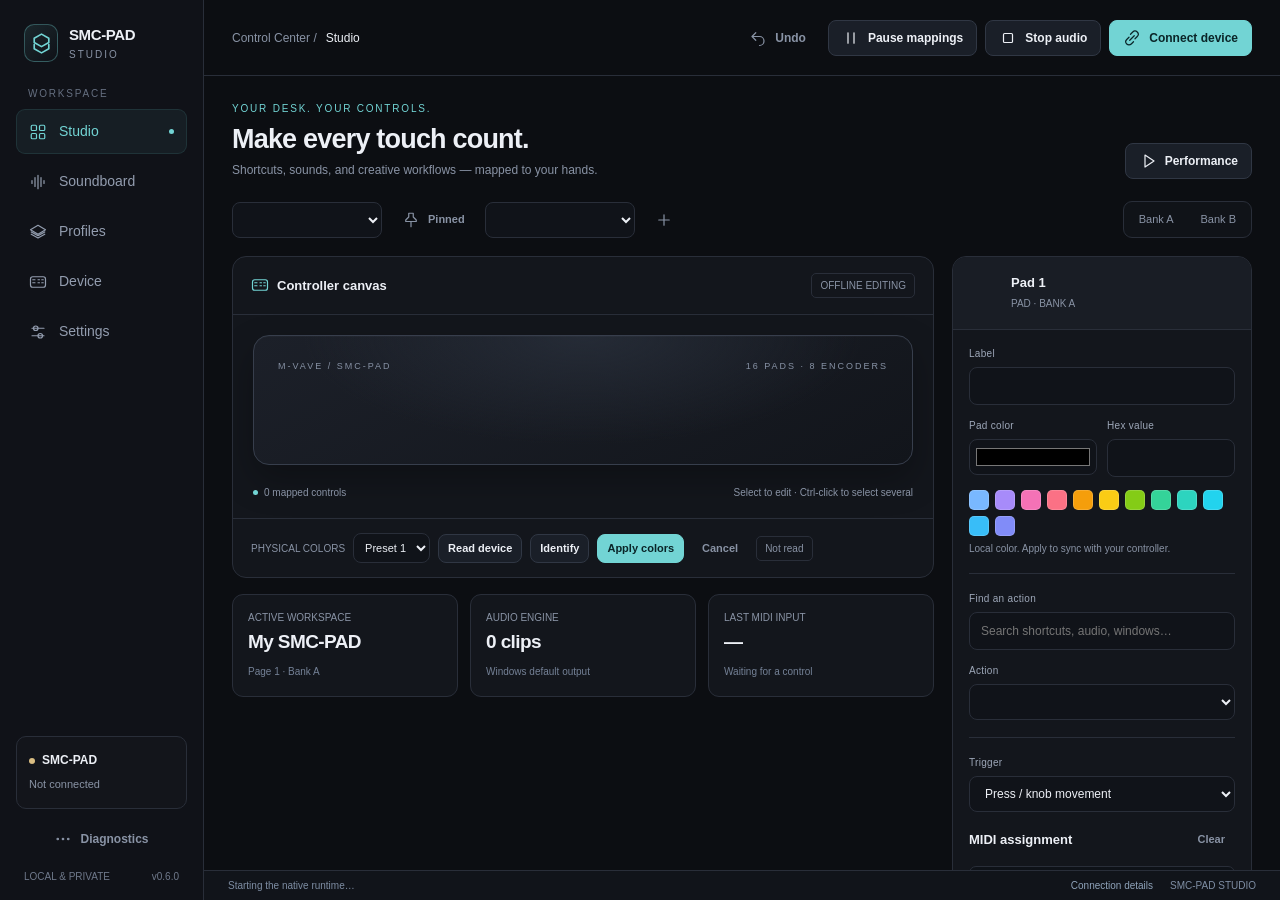
==== commit d8c93deb: "Make physical pad colors reach the LEDs and expose the active preset Colors were written and read ba" ====
--- a/source/studio.html
+++ b/source/studio.html
@@ -19,7 +19,7 @@
 <div class="workspace"><header class="topbar"><div class="breadcrumb">Control Center <span>/</span><strong id="breadcrumb">Studio</strong></div><div class="top-actions"><button class="btn ghost" id="undoBtn" title="Undo last configuration edit"><svg><use href="#i-undo"/></svg><span>Undo</span></button><button class="btn" id="pauseBtn"><svg><use href="#i-pause"/></svg><span>Pause mappings</span></button><button class="btn" id="stopAudioBtn"><svg><use href="#i-stop"/></svg><span>Stop audio</span></button><button class="btn primary" id="connectBtn"><svg><use href="#i-link"/></svg><span>Connect device</span></button></div></header>
 <main class="content" id="main">
 <section id="view-studio"><div class="heading"><div><div class="eyebrow">YOUR DESK. YOUR CONTROLS.</div><h1>Make every touch count.</h1><p class="muted">Shortcuts, sounds, and creative workflows — mapped to your hands.</p></div><button class="btn" id="performanceBtn"><svg><use href="#i-play"/></svg>Performance</button></div><div class="toolbar"><select id="profileSelect" aria-label="Active profile"></select><button class="btn ghost tiny" id="pinBtn" title="Pin this profile"><svg><use href="#i-pin"/></svg><span>Pinned</span></button><select id="pageSelect" aria-label="Application page"></select><button class="btn ghost tiny" id="newPageBtn" title="Add application page"><svg><use href="#i-plus"/></svg></button><div class="spacer"></div><div class="segmented" aria-label="Pad bank"><button id="bankA">Bank A</button><button id="bankB">Bank B</button></div></div>
-<div class="studio-layout"><div><div class="panel"><div class="panel-head"><div class="row"><svg style="color:var(--accent)"><use href="#i-device"/></svg><h3 style="margin:0">Controller canvas</h3></div><span class="tag" id="canvasStatus">OFFLINE EDITING</span></div><div class="board"><div class="board-brand"><span>M-VAVE / SMC-PAD</span><span>16 PADS · 8 ENCODERS</span></div><div class="hardware"><div class="knob-grid" id="knobs"></div><div class="pad-grid" id="pads"></div><div class="side-grid" id="sideBtns"></div></div></div><div class="board-caption"><span><i class="micro-dot"></i><span id="mappingCount">0 mapped controls</span></span><span id="canvasHint">Select to edit · Ctrl-click to select several</span></div><div class="rgb-controls"><span class="muted" style="font-size:10px">PHYSICAL COLORS</span><select id="rgbPreset" aria-label="Physical device preset"></select><button class="btn tiny" id="readRGB">Read device</button><button class="btn tiny primary" id="applyRGB">Apply colors</button><button class="btn ghost tiny" id="cancelRGB">Cancel</button><span class="tag" id="rgbStatus">Not read</span></div></div><div class="info-cards"><div class="info-card"><label>ACTIVE WORKSPACE</label><div class="metric" id="activeProfileLabel">My SMC-PAD</div><small id="activePageLabel">Page 1 · Bank A</small></div><div class="info-card"><label>AUDIO ENGINE</label><div class="metric" id="audioCount">0 clips</div><small>Windows default output</small></div><div class="info-card"><label>LAST MIDI INPUT</label><div class="metric" id="lastMidiValue">—</div><small id="lastMidiPort">Waiting for a control</small></div></div></div>
+<div class="studio-layout"><div><div class="panel"><div class="panel-head"><div class="row"><svg style="color:var(--accent)"><use href="#i-device"/></svg><h3 style="margin:0">Controller canvas</h3></div><span class="tag" id="canvasStatus">OFFLINE EDITING</span></div><div class="board"><div class="board-brand"><span>M-VAVE / SMC-PAD</span><span>16 PADS · 8 ENCODERS</span></div><div class="hardware"><div class="knob-grid" id="knobs"></div><div class="pad-grid" id="pads"></div><div class="side-grid" id="sideBtns"></div></div></div><div class="board-caption"><span><i class="micro-dot"></i><span id="mappingCount">0 mapped controls</span></span><span id="canvasHint">Select to edit · Ctrl-click to select several</span></div><div class="rgb-controls"><span class="muted" style="font-size:10px">PHYSICAL COLORS</span><select id="rgbPreset" aria-label="Physical device preset"></select><button class="btn tiny" id="readRGB">Read device</button><button class="btn tiny" id="identifyRGB" title="Flash all 16 pads of this preset and bank white, then restore them">Identify</button><button class="btn tiny primary" id="applyRGB">Apply colors</button><button class="btn ghost tiny" id="cancelRGB">Cancel</button><span class="tag" id="rgbStatus">Not read</span></div></div><div class="info-cards"><div class="info-card"><label>ACTIVE WORKSPACE</label><div class="metric" id="activeProfileLabel">My SMC-PAD</div><small id="activePageLabel">Page 1 · Bank A</small></div><div class="info-card"><label>AUDIO ENGINE</label><div class="metric" id="audioCount">0 clips</div><small>Windows default output</small></div><div class="info-card"><label>LAST MIDI INPUT</label><div class="metric" id="lastMidiValue">—</div><small id="lastMidiPort">Waiting for a control</small></div></div></div>
 <aside class="panel inspector" id="inspector"><div class="panel-head"><div class="inspector-title"><div class="swatch" id="selectedSwatch"></div><div><h3 id="selectedName" style="margin:0">Pad 1</h3><small class="muted" id="selectedType" style="font-size:10px">PAD · BANK A</small></div></div><span id="dirtyBadge" class="tag hidden">Unsaved</span></div><form id="editorForm" class="panel-body"><div class="field"><label for="labelInput">Label</label><input id="labelInput" maxlength="60"></div><div id="colorFields"><div class="row2"><div class="field"><label for="colorInput">Pad color</label><input id="colorInput" type="color"></div><div class="field"><label for="colorHex">Hex value</label><input id="colorHex" pattern="#[0-9a-fA-F]{6}"></div></div><div class="palette" id="palette"></div><p class="helper" id="colorState">Local color. Apply to sync with your controller.</p></div><hr class="section-rule"><div class="field"><label for="actionSearch">Find an action</label><input id="actionSearch" type="search" placeholder="Search shortcuts, audio, windows…"></div><div class="field"><label for="actionSelect">Action</label><select id="actionSelect"></select></div><div class="field hidden" id="valueField"><label for="valueInput" id="valueLabel">Value</label><div class="row"><textarea id="valueInput" class="grow" rows="2"></textarea><button type="button" class="btn tiny hidden" id="browseBtn">Browse</button></div></div>
 <div id="audioFields" class="hidden"><button type="button" class="drop" id="audioDrop" style="width:100%"><svg><use href="#i-upload"/></svg><strong id="assignedAudioName">Drop a clip or browse</strong><span>WAV · MP3 · M4A · AAC · WMA · FLAC</span></button><div class="row" style="margin-top:9px"><button type="button" class="btn tiny" id="previewClip"><svg><use href="#i-play"/></svg>Preview</button><button type="button" class="btn ghost tiny" id="selectFromLibrary">Library</button></div><div class="field" style="margin-top:12px"><label for="audioMode">On repeated press</label><select id="audioMode"><option value="restart">Restart clip</option><option value="overlap">Allow overlap</option><option value="toggle">Toggle play / stop</option></select></div><div class="field"><label for="audioVolume">Clip gain <span id="clipGainValue">100%</span></label><input id="audioVolume" type="range" min="0" max="100" value="100"></div><div class="row2"><div class="field"><label for="trimStart">Trim start (seconds)</label><input id="trimStart" type="number" min="0" step=".01" value="0"></div><div class="field"><label for="trimEnd">Trim end (0 = full)</label><input id="trimEnd" type="number" min="0" step=".01" value="0"></div></div><div class="row2"><div class="field"><label for="fadeIn">Fade in (seconds)</label><input id="fadeIn" type="number" min="0" max="30" step=".1" value="0"></div><div class="field"><label for="fadeOut">Fade out (seconds)</label><input id="fadeOut" type="number" min="0" max="30" step=".1" value="0"></div></div><label class="check"><input id="loopAudio" type="checkbox">Loop until stopped</label></div>
 <div id="macroFields" class="hidden"><div class="inline-heading"><h3>Action sequence</h3><button type="button" class="btn tiny" id="addStep">Add step</button></div><div id="steps"></div><button type="button" class="btn ghost tiny" id="macroPreview">Dry-run preview</button><button type="button" class="btn ghost tiny" id="cancelMacros">Cancel running</button></div>
@@ -27,7 +27,7 @@
 <hr class="section-rule"><div class="field"><label for="triggerSelect">Trigger</label><select id="triggerSelect"><option value="press">Press / knob movement</option><option value="pressOnly">Press only</option><option value="releaseOnly">Release only</option><option value="both">Press and release</option></select></div><div class="inline-heading"><h3 style="margin:0">MIDI assignment</h3><button type="button" class="btn ghost tiny" id="clearLearn">Clear</button></div><div class="map-info" id="mappingInfo">Not learned yet</div><button type="button" class="btn" id="learnBtn" style="width:100%"><svg><use href="#i-link"/></svg>Learn physical control</button><div class="row" style="margin-top:15px"><button type="submit" class="btn primary grow" id="saveControl"><svg><use href="#i-check"/></svg>Save control</button><button type="button" class="btn" id="testAction" title="Execute this action"><svg><use href="#i-play"/></svg>Test</button></div><button type="button" class="btn ghost tiny hidden" id="copySelected" style="width:100%;margin-top:8px">Copy configuration to selected controls</button></form></aside></div></section>
 <section id="view-soundboard" class="hidden"><div class="heading"><div><div class="eyebrow">SOUND, ON CUE.</div><h1>Your clip collection.</h1><p class="muted">A managed library with instant preview and a live playback mixer.</p></div><button class="btn primary" id="importClips"><svg><use href="#i-plus"/></svg>Import clips</button></div><div class="library-layout"><div><div class="row" style="margin-bottom:16px"><input id="librarySearch" class="grow" type="search" placeholder="Search your clips…" aria-label="Search audio library"><span class="tag" id="libraryCount">0 CLIPS</span></div><div class="library-list" id="libraryList"></div><div class="panel mixer"><div class="panel-head"><h3 style="margin:0">Live mixer</h3><span class="tag" id="playingCount">0 PLAYING</span></div><div class="panel-body"><div class="field"><label for="masterVolume">Master output <span id="masterValue">100%</span></label><input id="masterVolume" type="range" min="0" max="100" value="100"></div><div id="playingList"></div></div></div></div><div class="panel"><div class="panel-head"><h3 style="margin:0">Selected clip</h3><svg style="color:var(--accent)"><use href="#i-audio"/></svg></div><div class="panel-body" id="clipDetail"><div class="empty">Select a clip to preview or assign it.</div></div></div></div></section>
 <section id="view-profiles" class="hidden"><div class="heading"><div><div class="eyebrow">A WORKSPACE FOR EVERY FLOW.</div><h1>Profiles & pages.</h1><p class="muted">Separate your work, media, and creative sessions without losing your mappings.</p></div><button class="btn primary" id="newProfile"><svg><use href="#i-plus"/></svg>New profile</button></div><div class="toolbar"><input id="profileSearch" type="search" placeholder="Search profiles…" aria-label="Search profiles"><div class="spacer"></div><button class="btn" id="importProfile"><svg><use href="#i-upload"/></svg>Import</button><button class="btn" id="exportProfile"><svg><use href="#i-layers"/></svg>Export with audio</button></div><div class="profiles-grid" id="profilesGrid"></div><div class="panel" style="margin-top:20px"><div class="panel-head"><h3 style="margin:0">Active profile settings</h3><span class="tag">APPLICATION PAGES ≠ DEVICE PRESETS</span></div><div class="panel-body"><div class="row2"><div class="field"><label for="profileName">Profile name</label><input id="profileName" maxlength="80"></div><div class="field"><label for="profileApps">Auto-switch for these apps</label><input id="profileApps" placeholder="chrome.exe, code.exe"><p class="helper">Comma-separated executable names. Enable automatic switching in Settings and unpin the profile.</p></div></div><div class="row"><button class="btn primary" id="saveProfile">Save profile settings</button><button class="btn" id="duplicateProfile">Duplicate</button><button class="btn danger" id="deleteProfile">Delete</button><div class="spacer"></div><button class="btn" id="renamePage">Rename current page</button></div></div></div></section>
-<section id="view-device" class="hidden"><div class="heading"><div><div class="eyebrow">THE PHYSICAL CONNECTION.</div><h1>Device & color sync.</h1><p class="muted">Performance MIDI and configuration ports have separate jobs.</p></div><button class="btn" id="refreshPorts">Refresh ports</button></div><div class="device-layout"><div class="panel"><div class="panel-head"><h3 style="margin:0">SMC-PAD connection</h3><span class="tag" id="deviceStatusTag">DISCONNECTED</span></div><div class="panel-body"><div class="status-line"><div class="large-status"><svg><use href="#i-device"/></svg></div><div><h2>SMC-PAD</h2><p class="muted" id="deviceMessage">Connect USB to begin.</p></div></div><div class="field"><label for="performanceInput">Performance input</label><select id="performanceInput"><option value="">Auto discover SMC-PAD</option></select></div><div class="row2"><div class="field"><label for="rgbInputPort">Configuration input</label><select id="rgbInputPort"><option value="">Auto discover</option></select></div><div class="field"><label for="rgbOutputPort">Configuration output</label><select id="rgbOutputPort"><option value="">Auto discover</option></select></div></div><p class="helper">Windows may label configuration ports MIDIIN2/3 and MIDIOUT2/3. Discovery sends only read requests. Close MidiSuite if the device is busy.</p><div class="row" style="margin-top:16px"><button class="btn primary" id="deviceConnect">Connect</button><button class="btn" id="deviceDisconnect">Disconnect</button></div><hr class="section-rule"><h3>Physical color palette</h3><p class="muted">Read colors, edit locally, then apply. Every successful write is checked against the device.</p><div class="row" style="margin-top:14px"><button class="btn" id="deviceRead">Read colors</button><button class="btn" id="adoptRGB">Use device palette</button><button class="btn primary" id="deviceApply">Apply palette</button></div><div id="rgbResults" style="margin-top:16px"></div></div></div><div><div class="panel"><div class="panel-head"><h3 style="margin:0">Available MIDI endpoints</h3></div><div class="panel-body port-list" id="portList">Scanning…</div></div><div class="panel" style="margin-top:18px"><div class="panel-head"><h3 style="margin:0">Connection health</h3></div><div class="panel-body"><div id="healthInfo" class="muted"></div><button class="btn" id="exportDiagnostics" style="margin-top:16px">Export troubleshooting report</button></div></div></div></div></section>
+<section id="view-device" class="hidden"><div class="heading"><div><div class="eyebrow">THE PHYSICAL CONNECTION.</div><h1>Device & color sync.</h1><p class="muted">Performance MIDI and configuration ports have separate jobs.</p></div><button class="btn" id="refreshPorts">Refresh ports</button></div><div class="device-layout"><div class="panel"><div class="panel-head"><h3 style="margin:0">SMC-PAD connection</h3><span class="tag" id="deviceStatusTag">DISCONNECTED</span></div><div class="panel-body"><div class="status-line"><div class="large-status"><svg><use href="#i-device"/></svg></div><div><h2>SMC-PAD</h2><p class="muted" id="deviceMessage">Connect USB to begin.</p></div></div><div class="field"><label for="performanceInput">Performance input</label><select id="performanceInput"><option value="">Auto discover SMC-PAD</option></select></div><div class="row2"><div class="field"><label for="rgbInputPort">Configuration input</label><select id="rgbInputPort"><option value="">Auto discover</option></select></div><div class="field"><label for="rgbOutputPort">Configuration output</label><select id="rgbOutputPort"><option value="">Auto discover</option></select></div></div><p class="helper">Windows may label configuration ports MIDIIN2/3 and MIDIOUT2/3. Discovery sends only read requests. Close MidiSuite if the device is busy.</p><div class="row" style="margin-top:16px"><button class="btn primary" id="deviceConnect">Connect</button><button class="btn" id="deviceDisconnect">Disconnect</button></div><hr class="section-rule"><h3>Physical color palette</h3><p class="muted">Read colors, edit locally, then apply. Every successful write is checked against the device.</p><p class="helper">The SMC-PAD stores eight presets, and only the one it is currently using lights the pads. If Apply reports success but the pads do not change, choose <b>Identify</b>: the pads flash white for a moment only when the selected preset and bank are the ones on the hardware. Try each preset until they flash.</p><div class="row" style="margin-top:14px"><button class="btn" id="deviceRead">Read colors</button><button class="btn" id="deviceIdentify">Identify preset</button><button class="btn" id="adoptRGB">Use device palette</button><button class="btn primary" id="deviceApply">Apply palette</button></div><div id="rgbResults" style="margin-top:16px"></div></div></div><div><div class="panel"><div class="panel-head"><h3 style="margin:0">Available MIDI endpoints</h3></div><div class="panel-body port-list" id="portList">Scanning…</div></div><div class="panel" style="margin-top:18px"><div class="panel-head"><h3 style="margin:0">Connection health</h3></div><div class="panel-body"><div id="healthInfo" class="muted"></div><button class="btn" id="exportDiagnostics" style="margin-top:16px">Export troubleshooting report</button></div></div></div></div></section>
 <section id="view-settings" class="hidden"><div class="heading"><div><div class="eyebrow">SETTLED IN. ALWAYS READY.</div><h1>Make Studio yours.</h1><p class="muted">A quiet background companion, with the control you need.</p></div></div><div class="settings-layout"><div class="panel"><div class="panel-head"><h3 style="margin:0">Behavior & accessibility</h3></div><div class="panel-body"><label class="check"><input type="checkbox" id="autoProfiles">Automatically switch profiles for the active application</label><p class="helper">Pinned profiles always take precedence. App rules are set per profile.</p><hr class="section-rule"><label class="check"><input type="checkbox" id="reducedMotion">Reduce motion and visual transitions</label><hr class="section-rule"><h3>Background behavior</h3><p class="muted">Closing the window hides Studio to the tray. Native MIDI and audio continue. Pause mappings or stop audio any time from the tray menu.</p><button class="btn danger" id="quitApp" style="margin-top:16px">Quit Studio completely</button></div></div><div class="panel"><div class="panel-head"><h3 style="margin:0">Local by design</h3><span class="tag good">OFFLINE</span></div><div class="panel-body"><p class="muted">Profiles and clips live on this computer. Configuration changes are saved atomically with a recoverable backup. Export a profile bundle to take your audio with you.</p><hr class="section-rule"><h3>Importing an older profile</h3><p class="muted">In v0.4 or v0.5, choose Export profile. Import that JSON in Profiles here. Old mappings go into Page 1, Bank A; learn Bank B separately.</p><hr class="section-rule"><h3>SMC-PAD Studio 0.6.0</h3><p class="helper">Windows x64 · Native MIDI · Windows media engine · Default audio output</p></div></div></div></section>
 </main><footer class="statusbar"><span id="footerStatus">Starting the native runtime…</span><span><button id="footerDiagnostics">Connection details</button><span style="margin-left:14px">SMC-PAD STUDIO</span></span></footer></div></div>
 <div id="diagnostics" class="diagnostics hidden"><div class="panel-head"><div class="row"><h3 style="margin:0">Activity & diagnostics</h3><span class="tag" id="diagnosticCount">0 EVENTS</span></div><button class="btn ghost tiny" id="closeDiagnostics" aria-label="Close diagnostics"><svg><use href="#i-close"/></svg></button></div><div class="diagnostic-logs" id="logs"></div></div>
@@ -61,8 +61,8 @@
 function renderFields(){let action=$('actionSelect').value;const needs=['launch','url','shortcut','typeText','twoWayShortcutKnob'].includes(action);$('valueField').classList.toggle('hidden',!needs);$('audioFields').classList.toggle('hidden',action!=='playAudio');$('macroFields').classList.toggle('hidden',action!=='macro');$('browseBtn').classList.toggle('hidden',action!=='launch');$('valueLabel').textContent={launch:'App or file path',url:'Website URL',shortcut:'Shortcut, such as ctrl+shift+tab',typeText:'Text to type',twoWayShortcutKnob:'Counter-clockwise | Clockwise'}[action]||'Value'}
 function renderMapping(){if(!draft)return;let m=draft.mapping;$('mappingInfo').textContent=m?`${m.kind} · channel ${m.channel+1} · number ${m.data1}\n${m.port||'Primary performance input'}`:'No physical control assigned';}
 function renderSteps(){if(!draft)return;$('steps').replaceChildren();for(const [index,step]of draft.steps.entries()){let el=document.createElement('div');el.className='step';let options=[['delay','Wait / delay'],...ACTIONS.filter(a=>a[0]!=='none'&&a[0]!=='macro'&&a[2]!=='Knob controls').map(a=>a.slice(0,2))];el.innerHTML=`<select aria-label="Macro step ${index+1}">${options.map(([id,name])=>`<option value="${id}">${esc(name)}</option>`).join('')}</select><button type="button" class="btn ghost tiny" aria-label="Remove step ${index+1}">${icon('close')}</button><input placeholder="${step.type==='delay'?'Delay in milliseconds':'Value / shortcut / file'}" aria-label="Step value" value="${esc(step.type==='delay'?step.milliseconds:step.value||'')}" style="grid-column:1/-1"><div class="row" style="grid-column:1/-1"><button type="button" class="btn ghost tiny" data-up>Move up</button><button type="button" class="btn ghost tiny" data-duplicate>Duplicate</button></div>`;el.querySelector('select').value=step.type;el.querySelector('select').onchange=e=>{step.type=e.target.value;step.milliseconds=step.milliseconds??250;markDirty();renderSteps()};el.querySelector('input').oninput=e=>{if(step.type==='delay')step.milliseconds=Number(e.target.value);else step.value=e.target.value;markDirty()};el.querySelector('button').onclick=()=>{draft.steps.splice(index,1);markDirty();renderSteps()};el.querySelector('[data-up]').onclick=()=>{if(index){[draft.steps[index-1],draft.steps[index]]=[draft.steps[index],draft.steps[index-1]];markDirty();renderSteps()}};el.querySelector('[data-duplicate]').onclick=()=>{if(draft.steps.length>=32)return toast('Maximum 32 steps',true);draft.steps.splice(index+1,0,clone(step));markDirty();renderSteps()};$('steps').append(el)}}
-function renderColorState(){if(!draft||!state)return;let sameContext=state.rgb.bank===target.bank&&Number(state.rgb.preset)===Number($('rgbPreset').value);let actual=sameContext?state.rgb.colors?.[selected]:null;$('colorState').textContent=actual===draft.color?'Verified on the physical pad.':actual?'Unsynced: physical pad is '+actual+'. Apply to update it.':'Local color. Read the device before applying changes.'}
-function renderLive(previous){if(!state)return;let connected=state.connection.state==='connected';$('connectionDot').classList.toggle('on',connected);$('railStatus').textContent=connected?'Background MIDI active':state.connection.state==='error'?'Connection needs attention':'Not connected';$('connectBtn').querySelector('span').textContent=connected?'Reconnect':'Connect device';$('canvasStatus').textContent=connected?'LIVE MIDI':'OFFLINE EDITING';$('canvasStatus').className='tag'+(connected?' good':'');$('deviceStatusTag').textContent=state.connection.state.toUpperCase();$('deviceStatusTag').className='tag'+(connected?' good':' warn');$('deviceMessage').textContent=state.connection.message;$('pauseBtn').querySelector('span').textContent=state.paused?'Resume mappings':'Pause mappings';$('pauseBtn').classList.toggle('danger',state.paused);$('footerStatus').textContent=state.paused?'Mappings paused — audio remains available':state.connection.message;$('audioCount').textContent=state.audio.players.length+' clip'+(state.audio.players.length===1?'':'s');$('playingCount').textContent=state.audio.players.length+' PLAYING';if(state.midi){$('lastMidiValue').textContent=state.midi.kind.toUpperCase()+' '+state.midi.value;$('lastMidiPort').textContent=state.midi.port+' · Ch '+state.midi.channel;}let rgb=state.rgb;$('rgbStatus').textContent=rgb.state==='reading'?'Reading '+(rgb.progress||0)+'%':rgb.state==='writing'?'Applying '+(rgb.progress||0)+'%':({notRead:'Not read',synced:'Verified',partial:'Partial / failed',available:'Ready to read',unavailable:'Unavailable',error:'Needs attention',discovering:'Finding port'})[rgb.state]||rgb.state;$('rgbStatus').className='tag'+(rgb.state==='synced'?' good':['error','partial','unavailable'].includes(rgb.state)?' warn':'');$('applyRGB').disabled=!connected||['discovering','reading','writing'].includes(rgb.state);$('readRGB').disabled=!connected||['discovering','reading','writing'].includes(rgb.state);$('rgbResults').innerHTML=(rgb.results||[]).map(r=>`<p class="helper" style="color:${r.ok?'var(--accent)':'var(--danger)'}">${esc(r.pad)} · ${r.ok?'Verified '+esc(r.color):esc(r.error)}</p>`).join('');$('healthInfo').textContent=`MIDI: ${state.connection.state}. RGB: ${rgb.state}. Dropped MIDI events: ${state.droppedMidi}. Audio: ${state.audio.error||'ready on demand'}.`;renderPlayingPads();renderMixer();renderColorState();if(draft){let cal=state.calibration[selected];if(cal)$('calibration').textContent=`Raw ${cal.raw} · delta ${cal.delta}\n${cal.port} · ${cal.mode}`;let waiting=state.learning&&state.learning.id===selected;$('learnBtn').innerHTML=icon('link')+(waiting?'Waiting… click to cancel':'Learn physical control');for(let el of document.querySelectorAll('[data-id]'))el.classList.toggle('learning',waiting&&el.dataset.id===selected)}let portsKey=JSON.stringify(state.ports);if(portsKey!==window.lastPortsKey){window.lastPortsKey=portsKey;renderPorts()}$('logs').innerHTML=state.logs.slice().reverse().map(log=>`<div class="log-item ${log.kind==='error'?'error':''}"><time>${esc(log.time)}</time><span class="kind">${esc(log.kind)}</span><span>${esc(log.message)}</span></div>`).join('');$('diagnosticCount').textContent=state.logs.length+' EVENTS';if(previous?.rgb?.state!==rgb.state&&rgb.state==='partial')toast('Some pad colors were not applied. See Device for individual results.',true);}
+function renderColorState(){if(!draft||!state)return;let sameContext=state.rgb.bank===target.bank&&Number(state.rgb.preset)===Number($('rgbPreset').value);let actual=sameContext?state.rgb.colors?.[selected]:null;$('colorState').textContent=actual===draft.color?'Stored on the device for Preset '+(Number($('rgbPreset').value)+1)+', Bank '+target.bank+'. If the pad looks different, use Identify to check the preset.':actual?'Unsynced: physical pad is '+actual+'. Apply to update it.':'Local color. Read the device before applying changes.'}
+function renderLive(previous){if(!state)return;let connected=state.connection.state==='connected';$('connectionDot').classList.toggle('on',connected);$('railStatus').textContent=connected?'Background MIDI active':state.connection.state==='error'?'Connection needs attention':'Not connected';$('connectBtn').querySelector('span').textContent=connected?'Reconnect':'Connect device';$('canvasStatus').textContent=connected?'LIVE MIDI':'OFFLINE EDITING';$('canvasStatus').className='tag'+(connected?' good':'');$('deviceStatusTag').textContent=state.connection.state.toUpperCase();$('deviceStatusTag').className='tag'+(connected?' good':' warn');$('deviceMessage').textContent=state.connection.message;$('pauseBtn').querySelector('span').textContent=state.paused?'Resume mappings':'Pause mappings';$('pauseBtn').classList.toggle('danger',state.paused);$('footerStatus').textContent=state.paused?'Mappings paused — audio remains available':state.connection.message;$('audioCount').textContent=state.audio.players.length+' clip'+(state.audio.players.length===1?'':'s');$('playingCount').textContent=state.audio.players.length+' PLAYING';if(state.midi){$('lastMidiValue').textContent=state.midi.kind.toUpperCase()+' '+state.midi.value;$('lastMidiPort').textContent=state.midi.port+' · Ch '+state.midi.channel;}let rgb=state.rgb;$('rgbStatus').textContent=rgb.state==='reading'?'Reading '+(rgb.progress||0)+'%':rgb.state==='writing'?'Applying '+(rgb.progress||0)+'%':({notRead:'Not read',synced:'Stored on device',partial:'Partial / failed',available:'Ready to read',unavailable:'Unavailable',error:'Needs attention',discovering:'Finding port',stale:'Changed on device'})[rgb.state]||rgb.state;$('rgbStatus').className='tag'+(rgb.state==='synced'?' good':['error','partial','unavailable','stale'].includes(rgb.state)?' warn':'');for(const id of ['identifyRGB','deviceIdentify'])$(id).disabled=!connected||['discovering','reading','writing'].includes(rgb.state);$('applyRGB').disabled=!connected||['discovering','reading','writing'].includes(rgb.state);$('readRGB').disabled=!connected||['discovering','reading','writing'].includes(rgb.state);$('rgbResults').innerHTML=(rgb.results||[]).map(r=>`<p class="helper" style="color:${r.ok?'var(--accent)':'var(--danger)'}">${esc(r.pad)} · ${r.ok?'Verified '+esc(r.color):esc(r.error)}</p>`).join('');$('healthInfo').textContent=`MIDI: ${state.connection.state}. RGB: ${rgb.state}. Dropped MIDI events: ${state.droppedMidi}. Audio: ${state.audio.error||'ready on demand'}.`;renderPlayingPads();renderMixer();renderColorState();if(draft){let cal=state.calibration[selected];if(cal)$('calibration').textContent=`Raw ${cal.raw} · delta ${cal.delta}\n${cal.port} · ${cal.mode}`;let waiting=state.learning&&state.learning.id===selected;$('learnBtn').innerHTML=icon('link')+(waiting?'Waiting… click to cancel':'Learn physical control');for(let el of document.querySelectorAll('[data-id]'))el.classList.toggle('learning',waiting&&el.dataset.id===selected)}let portsKey=JSON.stringify(state.ports);if(portsKey!==window.lastPortsKey){window.lastPortsKey=portsKey;renderPorts()}$('logs').innerHTML=state.logs.slice().reverse().map(log=>`<div class="log-item ${log.kind==='error'?'error':''}"><time>${esc(log.time)}</time><span class="kind">${esc(log.kind)}</span><span>${esc(log.message)}</span></div>`).join('');$('diagnosticCount').textContent=state.logs.length+' EVENTS';if(previous?.rgb?.state!==rgb.state&&rgb.state==='partial')toast('Some pad colors were not applied. See Device for individual results.',true);}
 function renderPlayingPads(){if(!state)return;let playing=new Set(state.audio.players.map(p=>p.control));for(const el of document.querySelectorAll('.pad')){el.classList.toggle('playing',playing.has(el.dataset.id));let cfg=store?controls()[el.dataset.id]:null;if(cfg)el.querySelector('.pad-type').textContent=playing.has(el.dataset.id)?(cfg.loop?'LOOPING':'PLAYING'):cfg.action==='none'?'UNASSIGNED':label(cfg.action)}}
 function renderMixer(){if(!state)return;if(document.activeElement!==$('masterVolume'))$('masterVolume').value=state.audio.masterVolume;$('masterValue').textContent=Math.round(state.audio.masterVolume)+'%';let list=$('playingList');if(document.activeElement?.matches('[data-gain]')&&list.contains(document.activeElement)&&state.audio.players.length)return;if(!state.audio.players.length){list.innerHTML='<p class="muted">Nothing playing. Preview a clip or press an assigned pad.</p>';return}list.innerHTML=state.audio.players.map(p=>`<div class="playing-row"><div class="row"><span class="clip-name grow">${esc(p.control)} · ${esc(p.name.split('-').slice(1).join('-')||p.name)}</span><span class="tag">${p.loop?'LOOP':'PLAYING'}</span><button class="btn ghost tiny" data-stop="${esc(p.control)}" aria-label="Stop ${esc(p.control)}">${icon('stop')}</button></div><div class="progress"><i style="width:${Math.max(0,Math.min(100,(p.position-p.start)/(p.end-p.start)*100))}%"></i></div><div class="row" style="margin-top:7px"><span class="helper grow">${p.position.toFixed(1)} / ${p.end.toFixed(1)} seconds</span><input type="range" data-gain="${esc(p.control)}" aria-label="Gain for ${esc(p.control)}" min="0" max="100" value="${p.volume}" style="width:110px;height:18px;padding:0;accent-color:var(--accent)"></div></div>`).join('');for(let b of list.querySelectorAll('[data-stop]'))b.onclick=()=>safe(()=>call('stopClip',{control:b.dataset.stop}));for(let gain of list.querySelectorAll('[data-gain]'))gain.onchange=()=>safe(()=>call('clipGain',{control:gain.dataset.gain,volume:Number(gain.value)}))}
 function renderPorts(){for(const[id,key]of [['performanceInput','inputs'],['rgbInputPort','inputs'],['rgbOutputPort','outputs']]){let value=$(id).value;setOptions($(id),[{id:'',name:id==='performanceInput'?'Auto discover SMC-PAD':'Auto discover'},...state.ports[key]],value);}$('portList').innerHTML='<h3>INPUTS</h3>'+state.ports.inputs.map(p=>esc(p.id+' · '+p.name)).join('<br>')+'<hr class="section-rule"><h3>OUTPUTS</h3>'+state.ports.outputs.map(p=>esc(p.id+' · '+p.name)).join('<br>');}
@@ -83,14 +83,14 @@
 $('browseBtn').onclick=()=>safe(async()=>{let value=await call('browse');if(value){$('valueInput').value=value;markDirty()}});$('learnBtn').onclick=()=>safe(()=>call(state?.learning?'cancelLearn':'learn',target));$('clearLearn').onclick=()=>{draft.mapping=null;markDirty();renderMapping()};$('testAction').onclick=()=>safe(()=>call('testAction',{...target,control:collect()}));$('copySelected').onclick=()=>safe(async()=>{await saveEditor();await mutate('copyControls',{...target,source:selected,ids:[...multi].filter(id=>id!==selected)});toast('Configuration copied; MIDI assignments preserved')});
 $('audioDrop').onclick=()=>safe(()=>importForEditor());for(const ev of ['dragenter','dragover'])$('audioDrop').addEventListener(ev,e=>{e.preventDefault();$('audioDrop').classList.add('drag')});$('audioDrop').addEventListener('dragleave',()=>$('audioDrop').classList.remove('drag'));$('audioDrop').addEventListener('drop',e=>safe(()=>dropFiles(e)));$('previewClip').onclick=()=>safe(()=>call('previewAudio',{control:collect()}));$('selectFromLibrary').onclick=()=>safe(()=>showView('soundboard'));
 $('addStep').onclick=()=>{if(draft.steps.length>=32)return toast('Maximum 32 steps',true);draft.steps.push({type:'delay',milliseconds:250,value:''});markDirty();renderSteps()};$('macroPreview').onclick=()=>safe(async()=>{let steps=await call('macroPreview',{...target,control:collect()});await modal('Macro dry-run',steps.length?steps.map((s,i)=>`<p class="helper">${i+1}. ${esc(s.description)}</p>`).join(''):'<p class="muted">No steps yet. Nothing will execute.</p>',[{label:'Close',value:null},{label:'Done',value:true}])});$('cancelMacros').onclick=()=>safe(()=>call('cancelActions'));
-for(const id of ['connectBtn','deviceConnect'])$(id).onclick=()=>safe(connect);$('deviceDisconnect').onclick=()=>safe(()=>call('disconnect'));$('refreshPorts').onclick=()=>safe(async()=>{await call('refresh');await refresh()});for(const id of ['readRGB','deviceRead'])$(id).onclick=()=>safe(()=>call('readRGB',rgbContext()));for(const id of ['applyRGB','deviceApply'])$(id).onclick=()=>safe(async()=>{if(dirty)await saveEditor();await call('applyRGB',{...rgbContext(),ids:multi.size?[...multi].filter(id=>id.startsWith('pad')):null})});$('cancelRGB').onclick=()=>safe(()=>call('cancelRGB'));$('adoptRGB').onclick=()=>safe(()=>mutate('adoptRGB',rgbContext()));
+for(const id of ['connectBtn','deviceConnect'])$(id).onclick=()=>safe(connect);$('deviceDisconnect').onclick=()=>safe(()=>call('disconnect'));$('refreshPorts').onclick=()=>safe(async()=>{await call('refresh');await refresh()});for(const id of ['readRGB','deviceRead'])$(id).onclick=()=>safe(()=>call('readRGB',rgbContext()));for(const id of ['applyRGB','deviceApply'])$(id).onclick=()=>safe(async()=>{if(dirty)await saveEditor();await call('applyRGB',{...rgbContext(),ids:multi.size?[...multi].filter(id=>id.startsWith('pad')):null})});$('cancelRGB').onclick=()=>safe(()=>call('cancelRGB'));for(const id of ['identifyRGB','deviceIdentify'])$(id).onclick=()=>safe(()=>call('identifyRGB',rgbContext()));$('adoptRGB').onclick=()=>safe(()=>mutate('adoptRGB',rgbContext()));
 $('pauseBtn').onclick=()=>safe(async()=>{await call('pause');await refresh()});$('stopAudioBtn').onclick=()=>safe(()=>call('stopAudio'));$('undoBtn').onclick=()=>safe(async()=>{dirty=false;await mutate('undo');loadEditor()});$('performanceBtn').onclick=()=>safe(async()=>{if(!await allowSelection())return;performance=!performance;$('view-studio').classList.toggle('performance',performance);$('performanceBtn').innerHTML=icon('play')+(performance?'Back to editing':'Performance');$('canvasHint').textContent=performance?'Click a pad to execute its action':'Select to edit · Ctrl-click to select several'});
 $('profileSelect').onchange=()=>safe(async()=>{if(await allowSelection()){await mutate('switchProfile',{id:$('profileSelect').value});loadEditor()}else renderStore()});$('pageSelect').onchange=()=>safe(async()=>{if(await allowSelection()){await mutate('switchPage',{id:$('pageSelect').value});loadEditor()}else renderStore()});for(const bank of ['A','B'])$('bank'+bank).onclick=()=>safe(async()=>{if(await allowSelection()){await mutate('switchPage',{bank});loadEditor()}});$('pinBtn').onclick=()=>safe(()=>mutate('updateProfile',{pinned:!store.pinned}));$('newPageBtn').onclick=()=>safe(async()=>{if(!await allowSelection())return;let name=await nameDialog('New application page');if(name)await mutate('newPage',{name})});$('renamePage').onclick=()=>safe(async()=>{let name=await nameDialog('Rename page',page().name);if(name)await mutate('renamePage',{name})});
 $('newProfile').onclick=()=>safe(async()=>{let name=await nameDialog('New profile');if(name)await mutate('newProfile',{name})});$('duplicateProfile').onclick=()=>safe(()=>mutate('duplicateProfile'));$('deleteProfile').onclick=()=>safe(async()=>{let result=await modal('Delete profile?',`<p class="muted">Delete ${esc(current().name)}? You can restore it with Undo.</p>`,[{label:'Keep profile',value:null},{label:'Delete profile',value:true}]);if(result)await mutate('deleteProfile')});$('saveProfile').onclick=()=>safe(async()=>{await mutate('updateProfile',{name:$('profileName').value,apps:$('profileApps').value});toast('Profile settings saved')});$('profileSearch').oninput=renderProfiles;$('importProfile').onclick=()=>safe(async()=>{if(await mutate('importProfile'))toast('Profile imported')});$('exportProfile').onclick=()=>safe(async()=>{if(await call('exportProfile'))toast('Profile bundle exported with audio')});
 $('importClips').onclick=()=>safe(async()=>{let clips=await call('chooseAudio');if(clips?.length){await loadLibrary();toast(clips.length+' clip(s) imported')}});$('librarySearch').oninput=renderLibrary;$('masterVolume').oninput=()=>$('masterValue').textContent=$('masterVolume').value+'%';$('masterVolume').onchange=()=>safe(()=>mutate('masterVolume',{volume:Number($('masterVolume').value)}));for(const id of ['autoProfiles','reducedMotion'])$(id).onchange=()=>safe(()=>mutate('settings',{[id]:$(id).checked}));$('quitApp').onclick=()=>safe(()=>call('quit'));
 function diagnostics(){$('diagnostics').classList.toggle('hidden')}for(const id of ['diagnosticsBtn','footerDiagnostics'])$(id).onclick=diagnostics;$('closeDiagnostics').onclick=()=>$('diagnostics').classList.add('hidden');$('exportDiagnostics').onclick=()=>safe(async()=>{if(await call('diagnostics'))toast('Troubleshooting report exported')});
 document.addEventListener('keydown',e=>{if(!$('modal').classList.contains('hidden')){if(e.key==='Escape'){e.preventDefault();window.closeStudioModal?.()}if(e.key==='Tab'){let items=[...$('modal').querySelectorAll('button,input,select,textarea')].filter(el=>!el.disabled);let first=items[0],last=items.at(-1);if(e.shiftKey&&document.activeElement===first){e.preventDefault();last.focus()}else if(!e.shiftKey&&document.activeElement===last){e.preventDefault();first.focus()}}return}if(e.ctrlKey&&e.key.toLowerCase()==='s'){e.preventDefault();if(view==='studio')safe(saveEditor)}if(e.key==='Escape'){call('cancelLearn').catch(()=>{});$('diagnostics').classList.add('hidden')}});
-setOptions($('rgbPreset'),Array.from({length:8},(_,i)=>({id:String(i),name:'Preset '+(i+1)})),'0');$('rgbPreset').onchange=renderColorState;
+let savedPreset='0';try{savedPreset=localStorage.getItem('smcHardwarePreset')||'0'}catch(e){}setOptions($('rgbPreset'),Array.from({length:8},(_,i)=>({id:String(i),name:'Preset '+(i+1)})),/^[0-7]$/.test(savedPreset)?savedPreset:'0');$('rgbPreset').onchange=()=>{try{localStorage.setItem('smcHardwarePreset',$('rgbPreset').value)}catch(e){}renderColorState()};
 window.receiveNativeDrop=async paths=>safe(async()=>{let captured=window.pendingDrop||{target:clone(target),control:collect()};let values=await call('importAudio',{paths});if(!values.length)return;let cfg={...captured.control,action:'playAudio',value:values[0].path,audioName:values[0].name};await call('saveControl',{...captured.target,control:cfg});if(JSON.stringify(target)===JSON.stringify(captured.target))dirty=false;await refresh();toast('Clip assigned to '+captured.target.id)});
 window.studioReady=false;window.addEventListener('pywebviewready',async()=>{await refresh();window.studioReady=true;setInterval(refresh,350)});
 </script></body></html>
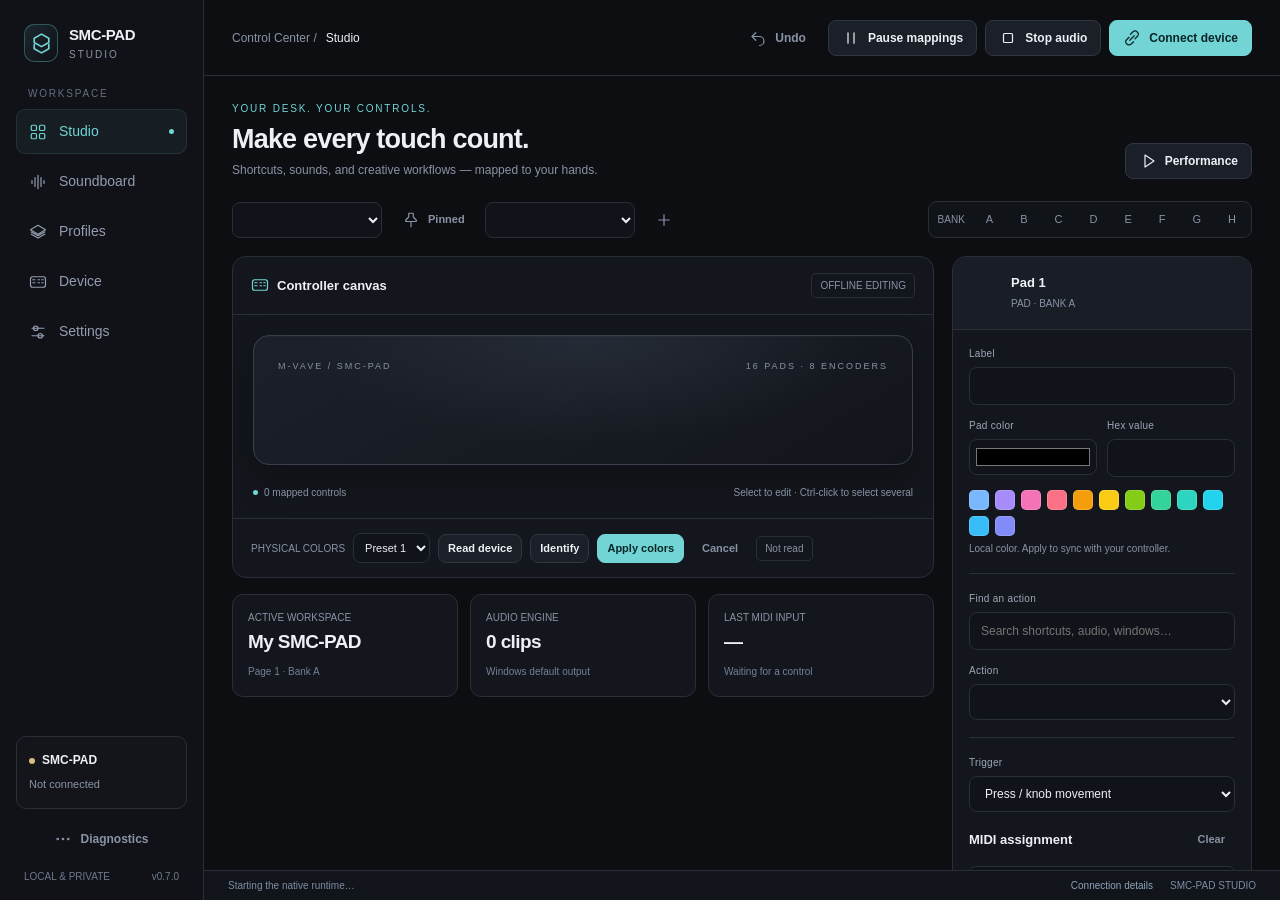
==== commit 2eac0742: "Add preset auto-detect, 8 pad banks, per-pad color slots, live feedback - Per-pad color addressing: " ====
--- a/source/studio.html
+++ b/source/studio.html
@@ -15,11 +15,11 @@
 <symbol id="i-grid" viewBox="0 0 24 24"><rect x="3" y="3" width="7" height="7" rx="1.5"/><rect x="14" y="3" width="7" height="7" rx="1.5"/><rect x="3" y="14" width="7" height="7" rx="1.5"/><rect x="14" y="14" width="7" height="7" rx="1.5"/></symbol>
 <symbol id="i-audio" viewBox="0 0 24 24"><path d="M4 10v4m4-8v12m4-15v18m4-15v12m4-8v4"/></symbol><symbol id="i-layers" viewBox="0 0 24 24"><path d="m12 3 10 6-10 6L2 9l10-6Zm-9 12 9 5 9-5M3 12l9 5 9-5"/></symbol><symbol id="i-device" viewBox="0 0 24 24"><rect x="2" y="5" width="20" height="14" rx="3"/><path d="M5 9h3m-3 4h3m4-4h2m3 0h2m-7 4h2m3 0h2"/></symbol><symbol id="i-settings" viewBox="0 0 24 24"><path d="M4 7h16M4 17h16"/><circle cx="9" cy="7" r="3"/><circle cx="15" cy="17" r="3"/></symbol><symbol id="i-play" viewBox="0 0 24 24"><path d="m8 4 12 8-12 8V4Z"/></symbol><symbol id="i-stop" viewBox="0 0 24 24"><rect x="6" y="6" width="12" height="12" rx="1.5"/></symbol><symbol id="i-pause" viewBox="0 0 24 24"><path d="M8 5v14m8-14v14"/></symbol><symbol id="i-plus" viewBox="0 0 24 24"><path d="M12 5v14M5 12h14"/></symbol><symbol id="i-upload" viewBox="0 0 24 24"><path d="M12 15V3m-4 4 4-4 4 4M4 15v5h16v-5"/></symbol><symbol id="i-link" viewBox="0 0 24 24"><path d="m9 15 6-6m-7 2-3 3a4 4 0 0 0 6 6l3-3m-4-10 3-3a4 4 0 0 1 6 6l-3 3"/></symbol><symbol id="i-check" viewBox="0 0 24 24"><path d="m5 12 4 4L20 5"/></symbol><symbol id="i-more" viewBox="0 0 24 24"><circle cx="5" cy="12" r="1"/><circle cx="12" cy="12" r="1"/><circle cx="19" cy="12" r="1"/></symbol><symbol id="i-undo" viewBox="0 0 24 24"><path d="M4 10h10a6 6 0 0 1 0 12M4 10l5-5m-5 5 5 5"/></symbol><symbol id="i-close" viewBox="0 0 24 24"><path d="m6 6 12 12M18 6 6 18"/></symbol><symbol id="i-search" viewBox="0 0 24 24"><circle cx="10" cy="10" r="6"/><path d="m15 15 6 6"/></symbol><symbol id="i-pin" viewBox="0 0 24 24"><path d="m9 3 6 0 0 5 4 4v2H5v-2l4-4V3Zm3 11v7"/></symbol>
 </defs></svg>
-<div class="app"><aside class="rail"><div class="brand"><div class="mark"><svg viewBox="0 0 24 24"><path d="m5 7 7-4 7 4v4l-7 4-7-4V7Zm0 6v4l7 4 7-4v-4"/></svg></div><div class="brand-text"><strong>SMC-PAD</strong><small>STUDIO</small></div></div><div><div class="rail-label">WORKSPACE</div><nav class="nav" aria-label="Main navigation"><button data-view="studio" class="active"><svg><use href="#i-grid"/></svg><span>Studio</span></button><button data-view="soundboard"><svg><use href="#i-audio"/></svg><span>Soundboard</span></button><button data-view="profiles"><svg><use href="#i-layers"/></svg><span>Profiles</span></button><button data-view="device"><svg><use href="#i-device"/></svg><span>Device</span></button><button data-view="settings"><svg><use href="#i-settings"/></svg><span>Settings</span></button></nav></div><div class="rail-bottom"><div class="device-mini"><strong><i id="connectionDot" class="status-dot"></i>SMC-PAD</strong><small id="railStatus">Not connected</small></div><button class="btn ghost" id="diagnosticsBtn"><svg><use href="#i-more"/></svg><span>Diagnostics</span></button><div class="version"><span>LOCAL & PRIVATE</span><span>v0.6.0</span></div></div></aside>
+<div class="app"><aside class="rail"><div class="brand"><div class="mark"><svg viewBox="0 0 24 24"><path d="m5 7 7-4 7 4v4l-7 4-7-4V7Zm0 6v4l7 4 7-4v-4"/></svg></div><div class="brand-text"><strong>SMC-PAD</strong><small>STUDIO</small></div></div><div><div class="rail-label">WORKSPACE</div><nav class="nav" aria-label="Main navigation"><button data-view="studio" class="active"><svg><use href="#i-grid"/></svg><span>Studio</span></button><button data-view="soundboard"><svg><use href="#i-audio"/></svg><span>Soundboard</span></button><button data-view="profiles"><svg><use href="#i-layers"/></svg><span>Profiles</span></button><button data-view="device"><svg><use href="#i-device"/></svg><span>Device</span></button><button data-view="settings"><svg><use href="#i-settings"/></svg><span>Settings</span></button></nav></div><div class="rail-bottom"><div class="device-mini"><strong><i id="connectionDot" class="status-dot"></i>SMC-PAD</strong><small id="railStatus">Not connected</small></div><button class="btn ghost" id="diagnosticsBtn"><svg><use href="#i-more"/></svg><span>Diagnostics</span></button><div class="version"><span>LOCAL & PRIVATE</span><span>v0.7.0</span></div></div></aside>
 <div class="workspace"><header class="topbar"><div class="breadcrumb">Control Center <span>/</span><strong id="breadcrumb">Studio</strong></div><div class="top-actions"><button class="btn ghost" id="undoBtn" title="Undo last configuration edit"><svg><use href="#i-undo"/></svg><span>Undo</span></button><button class="btn" id="pauseBtn"><svg><use href="#i-pause"/></svg><span>Pause mappings</span></button><button class="btn" id="stopAudioBtn"><svg><use href="#i-stop"/></svg><span>Stop audio</span></button><button class="btn primary" id="connectBtn"><svg><use href="#i-link"/></svg><span>Connect device</span></button></div></header>
 <main class="content" id="main">
-<section id="view-studio"><div class="heading"><div><div class="eyebrow">YOUR DESK. YOUR CONTROLS.</div><h1>Make every touch count.</h1><p class="muted">Shortcuts, sounds, and creative workflows — mapped to your hands.</p></div><button class="btn" id="performanceBtn"><svg><use href="#i-play"/></svg>Performance</button></div><div class="toolbar"><select id="profileSelect" aria-label="Active profile"></select><button class="btn ghost tiny" id="pinBtn" title="Pin this profile"><svg><use href="#i-pin"/></svg><span>Pinned</span></button><select id="pageSelect" aria-label="Application page"></select><button class="btn ghost tiny" id="newPageBtn" title="Add application page"><svg><use href="#i-plus"/></svg></button><div class="spacer"></div><div class="segmented" aria-label="Pad bank"><button id="bankA">Bank A</button><button id="bankB">Bank B</button></div></div>
-<div class="studio-layout"><div><div class="panel"><div class="panel-head"><div class="row"><svg style="color:var(--accent)"><use href="#i-device"/></svg><h3 style="margin:0">Controller canvas</h3></div><span class="tag" id="canvasStatus">OFFLINE EDITING</span></div><div class="board"><div class="board-brand"><span>M-VAVE / SMC-PAD</span><span>16 PADS · 8 ENCODERS</span></div><div class="hardware"><div class="knob-grid" id="knobs"></div><div class="pad-grid" id="pads"></div><div class="side-grid" id="sideBtns"></div></div></div><div class="board-caption"><span><i class="micro-dot"></i><span id="mappingCount">0 mapped controls</span></span><span id="canvasHint">Select to edit · Ctrl-click to select several</span></div><div class="rgb-controls"><span class="muted" style="font-size:10px">PHYSICAL COLORS</span><select id="rgbPreset" aria-label="Physical device preset"></select><button class="btn tiny" id="readRGB">Read device</button><button class="btn tiny" id="identifyRGB" title="Flash all 16 pads of this preset and bank white, then restore them">Identify</button><button class="btn tiny primary" id="applyRGB">Apply colors</button><button class="btn ghost tiny" id="cancelRGB">Cancel</button><span class="tag" id="rgbStatus">Not read</span></div></div><div class="info-cards"><div class="info-card"><label>ACTIVE WORKSPACE</label><div class="metric" id="activeProfileLabel">My SMC-PAD</div><small id="activePageLabel">Page 1 · Bank A</small></div><div class="info-card"><label>AUDIO ENGINE</label><div class="metric" id="audioCount">0 clips</div><small>Windows default output</small></div><div class="info-card"><label>LAST MIDI INPUT</label><div class="metric" id="lastMidiValue">—</div><small id="lastMidiPort">Waiting for a control</small></div></div></div>
+<section id="view-studio"><div class="heading"><div><div class="eyebrow">YOUR DESK. YOUR CONTROLS.</div><h1>Make every touch count.</h1><p class="muted">Shortcuts, sounds, and creative workflows — mapped to your hands.</p></div><button class="btn" id="performanceBtn"><svg><use href="#i-play"/></svg>Performance</button></div><div class="toolbar"><select id="profileSelect" aria-label="Active profile"></select><button class="btn ghost tiny" id="pinBtn" title="Pin this profile"><svg><use href="#i-pin"/></svg><span>Pinned</span></button><select id="pageSelect" aria-label="Application page"></select><button class="btn ghost tiny" id="newPageBtn" title="Add application page"><svg><use href="#i-plus"/></svg></button><div class="spacer"></div><div class="segmented" aria-label="Pad bank"><span class="muted" style="font-size:10px;align-self:center;padding:0 6px">BANK</span><button id="bankA" title="Bank A · default pad notes 36–51" aria-label="Bank A">A</button><button id="bankB" title="Bank B · default pad notes 52–67" aria-label="Bank B">B</button><button id="bankC" title="Bank C · default pad notes 68–83" aria-label="Bank C">C</button><button id="bankD" title="Bank D · default pad notes 84–99" aria-label="Bank D">D</button><button id="bankE" title="Bank E · default pad notes 100–115" aria-label="Bank E">E</button><button id="bankF" title="Bank F · default pad notes 116–127" aria-label="Bank F">F</button><button id="bankG" title="Bank G · default pad notes 4–19" aria-label="Bank G">G</button><button id="bankH" title="Bank H · default pad notes 20–35" aria-label="Bank H">H</button></div></div>
+<div class="studio-layout"><div><div class="panel"><div class="panel-head"><div class="row"><svg style="color:var(--accent)"><use href="#i-device"/></svg><h3 style="margin:0">Controller canvas</h3></div><span class="tag" id="canvasStatus">OFFLINE EDITING</span></div><div class="board"><div class="board-brand"><span>M-VAVE / SMC-PAD</span><span>16 PADS · 8 ENCODERS</span></div><div class="hardware"><div class="knob-grid" id="knobs"></div><div class="pad-grid" id="pads"></div><div class="side-grid" id="sideBtns"></div></div></div><div class="board-caption"><span><i class="micro-dot"></i><span id="mappingCount">0 mapped controls</span></span><span id="canvasHint">Select to edit · Ctrl-click to select several</span></div><div class="rgb-controls"><span class="muted" style="font-size:10px">PHYSICAL COLORS</span><select id="rgbPreset" aria-label="Physical device preset"></select><button class="btn tiny" id="readRGB">Read device</button><button class="btn tiny" id="identifyRGB" title="Flash all 16 pads of this preset and bank white, then restore them">Identify</button><button class="btn tiny hidden" id="confirmPresetBar" title="Teach Studio which preset the hardware is using">Pads flashed ✓</button><button class="btn tiny primary" id="applyRGB">Apply colors</button><button class="btn ghost tiny" id="cancelRGB">Cancel</button><span class="tag" id="rgbStatus">Not read</span></div></div><div class="info-cards"><div class="info-card"><label>ACTIVE WORKSPACE</label><div class="metric" id="activeProfileLabel">My SMC-PAD</div><small id="activePageLabel">Page 1 · Bank A</small></div><div class="info-card"><label>AUDIO ENGINE</label><div class="metric" id="audioCount">0 clips</div><small>Windows default output</small></div><div class="info-card"><label>LAST MIDI INPUT</label><div class="metric" id="lastMidiValue">—</div><small id="lastMidiPort">Waiting for a control</small></div></div></div>
 <aside class="panel inspector" id="inspector"><div class="panel-head"><div class="inspector-title"><div class="swatch" id="selectedSwatch"></div><div><h3 id="selectedName" style="margin:0">Pad 1</h3><small class="muted" id="selectedType" style="font-size:10px">PAD · BANK A</small></div></div><span id="dirtyBadge" class="tag hidden">Unsaved</span></div><form id="editorForm" class="panel-body"><div class="field"><label for="labelInput">Label</label><input id="labelInput" maxlength="60"></div><div id="colorFields"><div class="row2"><div class="field"><label for="colorInput">Pad color</label><input id="colorInput" type="color"></div><div class="field"><label for="colorHex">Hex value</label><input id="colorHex" pattern="#[0-9a-fA-F]{6}"></div></div><div class="palette" id="palette"></div><p class="helper" id="colorState">Local color. Apply to sync with your controller.</p></div><hr class="section-rule"><div class="field"><label for="actionSearch">Find an action</label><input id="actionSearch" type="search" placeholder="Search shortcuts, audio, windows…"></div><div class="field"><label for="actionSelect">Action</label><select id="actionSelect"></select></div><div class="field hidden" id="valueField"><label for="valueInput" id="valueLabel">Value</label><div class="row"><textarea id="valueInput" class="grow" rows="2"></textarea><button type="button" class="btn tiny hidden" id="browseBtn">Browse</button></div></div>
 <div id="audioFields" class="hidden"><button type="button" class="drop" id="audioDrop" style="width:100%"><svg><use href="#i-upload"/></svg><strong id="assignedAudioName">Drop a clip or browse</strong><span>WAV · MP3 · M4A · AAC · WMA · FLAC</span></button><div class="row" style="margin-top:9px"><button type="button" class="btn tiny" id="previewClip"><svg><use href="#i-play"/></svg>Preview</button><button type="button" class="btn ghost tiny" id="selectFromLibrary">Library</button></div><div class="field" style="margin-top:12px"><label for="audioMode">On repeated press</label><select id="audioMode"><option value="restart">Restart clip</option><option value="overlap">Allow overlap</option><option value="toggle">Toggle play / stop</option></select></div><div class="field"><label for="audioVolume">Clip gain <span id="clipGainValue">100%</span></label><input id="audioVolume" type="range" min="0" max="100" value="100"></div><div class="row2"><div class="field"><label for="trimStart">Trim start (seconds)</label><input id="trimStart" type="number" min="0" step=".01" value="0"></div><div class="field"><label for="trimEnd">Trim end (0 = full)</label><input id="trimEnd" type="number" min="0" step=".01" value="0"></div></div><div class="row2"><div class="field"><label for="fadeIn">Fade in (seconds)</label><input id="fadeIn" type="number" min="0" max="30" step=".1" value="0"></div><div class="field"><label for="fadeOut">Fade out (seconds)</label><input id="fadeOut" type="number" min="0" max="30" step=".1" value="0"></div></div><label class="check"><input id="loopAudio" type="checkbox">Loop until stopped</label></div>
 <div id="macroFields" class="hidden"><div class="inline-heading"><h3>Action sequence</h3><button type="button" class="btn tiny" id="addStep">Add step</button></div><div id="steps"></div><button type="button" class="btn ghost tiny" id="macroPreview">Dry-run preview</button><button type="button" class="btn ghost tiny" id="cancelMacros">Cancel running</button></div>
@@ -27,8 +27,8 @@
 <hr class="section-rule"><div class="field"><label for="triggerSelect">Trigger</label><select id="triggerSelect"><option value="press">Press / knob movement</option><option value="pressOnly">Press only</option><option value="releaseOnly">Release only</option><option value="both">Press and release</option></select></div><div class="inline-heading"><h3 style="margin:0">MIDI assignment</h3><button type="button" class="btn ghost tiny" id="clearLearn">Clear</button></div><div class="map-info" id="mappingInfo">Not learned yet</div><button type="button" class="btn" id="learnBtn" style="width:100%"><svg><use href="#i-link"/></svg>Learn physical control</button><div class="row" style="margin-top:15px"><button type="submit" class="btn primary grow" id="saveControl"><svg><use href="#i-check"/></svg>Save control</button><button type="button" class="btn" id="testAction" title="Execute this action"><svg><use href="#i-play"/></svg>Test</button></div><button type="button" class="btn ghost tiny hidden" id="copySelected" style="width:100%;margin-top:8px">Copy configuration to selected controls</button></form></aside></div></section>
 <section id="view-soundboard" class="hidden"><div class="heading"><div><div class="eyebrow">SOUND, ON CUE.</div><h1>Your clip collection.</h1><p class="muted">A managed library with instant preview and a live playback mixer.</p></div><button class="btn primary" id="importClips"><svg><use href="#i-plus"/></svg>Import clips</button></div><div class="library-layout"><div><div class="row" style="margin-bottom:16px"><input id="librarySearch" class="grow" type="search" placeholder="Search your clips…" aria-label="Search audio library"><span class="tag" id="libraryCount">0 CLIPS</span></div><div class="library-list" id="libraryList"></div><div class="panel mixer"><div class="panel-head"><h3 style="margin:0">Live mixer</h3><span class="tag" id="playingCount">0 PLAYING</span></div><div class="panel-body"><div class="field"><label for="masterVolume">Master output <span id="masterValue">100%</span></label><input id="masterVolume" type="range" min="0" max="100" value="100"></div><div id="playingList"></div></div></div></div><div class="panel"><div class="panel-head"><h3 style="margin:0">Selected clip</h3><svg style="color:var(--accent)"><use href="#i-audio"/></svg></div><div class="panel-body" id="clipDetail"><div class="empty">Select a clip to preview or assign it.</div></div></div></div></section>
 <section id="view-profiles" class="hidden"><div class="heading"><div><div class="eyebrow">A WORKSPACE FOR EVERY FLOW.</div><h1>Profiles & pages.</h1><p class="muted">Separate your work, media, and creative sessions without losing your mappings.</p></div><button class="btn primary" id="newProfile"><svg><use href="#i-plus"/></svg>New profile</button></div><div class="toolbar"><input id="profileSearch" type="search" placeholder="Search profiles…" aria-label="Search profiles"><div class="spacer"></div><button class="btn" id="importProfile"><svg><use href="#i-upload"/></svg>Import</button><button class="btn" id="exportProfile"><svg><use href="#i-layers"/></svg>Export with audio</button></div><div class="profiles-grid" id="profilesGrid"></div><div class="panel" style="margin-top:20px"><div class="panel-head"><h3 style="margin:0">Active profile settings</h3><span class="tag">APPLICATION PAGES ≠ DEVICE PRESETS</span></div><div class="panel-body"><div class="row2"><div class="field"><label for="profileName">Profile name</label><input id="profileName" maxlength="80"></div><div class="field"><label for="profileApps">Auto-switch for these apps</label><input id="profileApps" placeholder="chrome.exe, code.exe"><p class="helper">Comma-separated executable names. Enable automatic switching in Settings and unpin the profile.</p></div></div><div class="row"><button class="btn primary" id="saveProfile">Save profile settings</button><button class="btn" id="duplicateProfile">Duplicate</button><button class="btn danger" id="deleteProfile">Delete</button><div class="spacer"></div><button class="btn" id="renamePage">Rename current page</button></div></div></div></section>
-<section id="view-device" class="hidden"><div class="heading"><div><div class="eyebrow">THE PHYSICAL CONNECTION.</div><h1>Device & color sync.</h1><p class="muted">Performance MIDI and configuration ports have separate jobs.</p></div><button class="btn" id="refreshPorts">Refresh ports</button></div><div class="device-layout"><div class="panel"><div class="panel-head"><h3 style="margin:0">SMC-PAD connection</h3><span class="tag" id="deviceStatusTag">DISCONNECTED</span></div><div class="panel-body"><div class="status-line"><div class="large-status"><svg><use href="#i-device"/></svg></div><div><h2>SMC-PAD</h2><p class="muted" id="deviceMessage">Connect USB to begin.</p></div></div><div class="field"><label for="performanceInput">Performance input</label><select id="performanceInput"><option value="">Auto discover SMC-PAD</option></select></div><div class="row2"><div class="field"><label for="rgbInputPort">Configuration input</label><select id="rgbInputPort"><option value="">Auto discover</option></select></div><div class="field"><label for="rgbOutputPort">Configuration output</label><select id="rgbOutputPort"><option value="">Auto discover</option></select></div></div><p class="helper">Windows may label configuration ports MIDIIN2/3 and MIDIOUT2/3. Discovery sends only read requests. Close MidiSuite if the device is busy.</p><div class="row" style="margin-top:16px"><button class="btn primary" id="deviceConnect">Connect</button><button class="btn" id="deviceDisconnect">Disconnect</button></div><hr class="section-rule"><h3>Physical color palette</h3><p class="muted">Read colors, edit locally, then apply. Every successful write is checked against the device.</p><p class="helper">The SMC-PAD stores eight presets, and only the one it is currently using lights the pads. If Apply reports success but the pads do not change, choose <b>Identify</b>: the pads flash white for a moment only when the selected preset and bank are the ones on the hardware. Try each preset until they flash.</p><div class="row" style="margin-top:14px"><button class="btn" id="deviceRead">Read colors</button><button class="btn" id="deviceIdentify">Identify preset</button><button class="btn" id="adoptRGB">Use device palette</button><button class="btn primary" id="deviceApply">Apply palette</button></div><div id="rgbResults" style="margin-top:16px"></div></div></div><div><div class="panel"><div class="panel-head"><h3 style="margin:0">Available MIDI endpoints</h3></div><div class="panel-body port-list" id="portList">Scanning…</div></div><div class="panel" style="margin-top:18px"><div class="panel-head"><h3 style="margin:0">Connection health</h3></div><div class="panel-body"><div id="healthInfo" class="muted"></div><button class="btn" id="exportDiagnostics" style="margin-top:16px">Export troubleshooting report</button></div></div></div></div></section>
-<section id="view-settings" class="hidden"><div class="heading"><div><div class="eyebrow">SETTLED IN. ALWAYS READY.</div><h1>Make Studio yours.</h1><p class="muted">A quiet background companion, with the control you need.</p></div></div><div class="settings-layout"><div class="panel"><div class="panel-head"><h3 style="margin:0">Behavior & accessibility</h3></div><div class="panel-body"><label class="check"><input type="checkbox" id="autoProfiles">Automatically switch profiles for the active application</label><p class="helper">Pinned profiles always take precedence. App rules are set per profile.</p><hr class="section-rule"><label class="check"><input type="checkbox" id="reducedMotion">Reduce motion and visual transitions</label><hr class="section-rule"><h3>Background behavior</h3><p class="muted">Closing the window hides Studio to the tray. Native MIDI and audio continue. Pause mappings or stop audio any time from the tray menu.</p><button class="btn danger" id="quitApp" style="margin-top:16px">Quit Studio completely</button></div></div><div class="panel"><div class="panel-head"><h3 style="margin:0">Local by design</h3><span class="tag good">OFFLINE</span></div><div class="panel-body"><p class="muted">Profiles and clips live on this computer. Configuration changes are saved atomically with a recoverable backup. Export a profile bundle to take your audio with you.</p><hr class="section-rule"><h3>Importing an older profile</h3><p class="muted">In v0.4 or v0.5, choose Export profile. Import that JSON in Profiles here. Old mappings go into Page 1, Bank A; learn Bank B separately.</p><hr class="section-rule"><h3>SMC-PAD Studio 0.6.0</h3><p class="helper">Windows x64 · Native MIDI · Windows media engine · Default audio output</p></div></div></div></section>
+<section id="view-device" class="hidden"><div class="heading"><div><div class="eyebrow">THE PHYSICAL CONNECTION.</div><h1>Device & color sync.</h1><p class="muted">Performance MIDI and configuration ports have separate jobs.</p></div><button class="btn" id="refreshPorts">Refresh ports</button></div><div class="device-layout"><div class="panel"><div class="panel-head"><h3 style="margin:0">SMC-PAD connection</h3><span class="tag" id="deviceStatusTag">DISCONNECTED</span></div><div class="panel-body"><div class="status-line"><div class="large-status"><svg><use href="#i-device"/></svg></div><div><h2>SMC-PAD</h2><p class="muted" id="deviceMessage">Connect USB to begin.</p></div></div><div class="field"><label for="performanceInput">Performance input</label><select id="performanceInput"><option value="">Auto discover SMC-PAD</option></select></div><div class="row2"><div class="field"><label for="rgbInputPort">Configuration input</label><select id="rgbInputPort"><option value="">Auto discover</option></select></div><div class="field"><label for="rgbOutputPort">Configuration output</label><select id="rgbOutputPort"><option value="">Auto discover</option></select></div></div><p class="helper">Windows may label configuration ports MIDIIN2/3 and MIDIOUT2/3. Discovery sends only read requests. Close MidiSuite if the device is busy.</p><div class="row" style="margin-top:16px"><button class="btn primary" id="deviceConnect">Connect</button><button class="btn" id="deviceDisconnect">Disconnect</button></div><hr class="section-rule"><h3>Physical color palette</h3><p class="muted">Read colors, edit locally, then apply. Every successful write is checked against the device.</p><p class="helper">The SMC-PAD stores eight presets, and only the one it is currently using lights the pads. If Apply reports success but the pads do not change, choose <b>Identify</b>: the pads flash white for a moment only when the selected preset and bank are the ones on the hardware. Try each preset until they flash, then choose <b>Pads flashed</b>. After you confirm two different presets, Studio follows the hardware preset automatically.</p><p class="helper" id="presetDetect"></p><div class="row hidden" id="identifyConfirm" style="margin-top:8px"><span class="muted" id="identifyQuestion"></span><button class="btn primary" id="confirmPreset">Pads flashed: use this preset</button></div><div class="row" style="margin-top:14px"><button class="btn" id="deviceRead">Read colors</button><button class="btn" id="deviceIdentify">Identify preset</button><button class="btn" id="adoptRGB">Use device palette</button><button class="btn primary" id="deviceApply">Apply palette</button><button class="btn" id="deviceSave" title="Ask the device to keep its current colors after it is unplugged">Save to device</button></div><div id="rgbResults" style="margin-top:16px"></div></div></div><div><div class="panel"><div class="panel-head"><h3 style="margin:0">Available MIDI endpoints</h3></div><div class="panel-body port-list" id="portList">Scanning…</div></div><div class="panel" style="margin-top:18px"><div class="panel-head"><h3 style="margin:0">Connection health</h3></div><div class="panel-body"><div id="healthInfo" class="muted"></div><button class="btn" id="exportDiagnostics" style="margin-top:16px">Export troubleshooting report</button></div></div></div></div></section>
+<section id="view-settings" class="hidden"><div class="heading"><div><div class="eyebrow">SETTLED IN. ALWAYS READY.</div><h1>Make Studio yours.</h1><p class="muted">A quiet background companion, with the control you need.</p></div></div><div class="settings-layout"><div class="panel"><div class="panel-head"><h3 style="margin:0">Behavior & accessibility</h3></div><div class="panel-body"><label class="check"><input type="checkbox" id="autoProfiles">Automatically switch profiles for the active application</label><p class="helper">Pinned profiles always take precedence. App rules are set per profile.</p><hr class="section-rule"><label class="check"><input type="checkbox" id="reducedMotion">Reduce motion and visual transitions</label><hr class="section-rule"><label class="check"><input type="checkbox" id="liveFeedback">Light pads while their audio clips play</label><div class="field" style="margin-top:10px;max-width:220px"><label for="liveColor">Playing color</label><input id="liveColor" type="color"></div><p class="helper">Uses the hardware preset chosen on the Device page. The pad returns to its stored color when playback stops. Temporary colors are never saved to the device.</p><hr class="section-rule"><h3>Background behavior</h3><p class="muted">Closing the window hides Studio to the tray. Native MIDI and audio continue. Pause mappings or stop audio any time from the tray menu.</p><button class="btn danger" id="quitApp" style="margin-top:16px">Quit Studio completely</button></div></div><div class="panel"><div class="panel-head"><h3 style="margin:0">Local by design</h3><span class="tag good">OFFLINE</span></div><div class="panel-body"><p class="muted">Profiles and clips live on this computer. Configuration changes are saved atomically with a recoverable backup. Export a profile bundle to take your audio with you.</p><hr class="section-rule"><h3>Importing an older profile</h3><p class="muted">In v0.4 or v0.5, choose Export profile. Import that JSON in Profiles here. Old mappings go into Page 1, Bank A; learn Bank B separately.</p><hr class="section-rule"><h3>SMC-PAD Studio 0.7.0</h3><p class="helper">Windows x64 · Native MIDI · Windows media engine · Default audio output</p></div></div></div></section>
 </main><footer class="statusbar"><span id="footerStatus">Starting the native runtime…</span><span><button id="footerDiagnostics">Connection details</button><span style="margin-left:14px">SMC-PAD STUDIO</span></span></footer></div></div>
 <div id="diagnostics" class="diagnostics hidden"><div class="panel-head"><div class="row"><h3 style="margin:0">Activity & diagnostics</h3><span class="tag" id="diagnosticCount">0 EVENTS</span></div><button class="btn ghost tiny" id="closeDiagnostics" aria-label="Close diagnostics"><svg><use href="#i-close"/></svg></button></div><div class="diagnostic-logs" id="logs"></div></div>
 <div id="toast" class="toast hidden" role="status" aria-live="polite"></div><div id="modal" class="modal hidden" role="dialog" aria-modal="true" aria-labelledby="modalTitle"><div class="modal-card"><h2 id="modalTitle"></h2><div id="modalBody" style="margin-top:15px"></div><div class="modal-footer"><button class="btn" id="modalCancel">Cancel</button><button class="btn primary" id="modalAccept">Save</button></div></div></div>
@@ -49,7 +49,7 @@
 async function refresh(){if(polling)return;polling=true;try{const snap=await call('snapshot',{revision:state?.revision});const previous=state;state=snap;if(snap.store){store=snap.store;renderStore();if(!dirty)loadEditor();}renderLive(previous);}catch(e){$('footerStatus').textContent='Native runtime unavailable: '+e.message}finally{polling=false}}
 async function mutate(command,data={}){const value=await call(command,data);await refresh();return value}
 function setOptions(select,items,selectedValue){select.replaceChildren();for(const item of items){let o=document.createElement('option');o.value=item.id;o.textContent=item.name;select.append(o)}select.value=selectedValue??items[0]?.id??''}
-function renderStore(){if(!store)return;let p=current();setOptions($('profileSelect'),store.profiles,store.activeProfile);setOptions($('pageSelect'),p.pages,p.activePage);$('bankA').classList.toggle('active',p.activeBank==='A');$('bankB').classList.toggle('active',p.activeBank==='B');$('activeProfileLabel').textContent=p.name;$('activePageLabel').textContent=page().name+' · Bank '+p.activeBank;$('pinBtn').innerHTML=icon('pin')+'<span>'+(store.pinned?'Pinned':'Auto')+'</span>';$('profileName').value=p.name;$('profileApps').value=(p.apps||[]).join(', ');$('autoProfiles').checked=store.settings.autoProfiles;$('reducedMotion').checked=store.settings.reducedMotion;document.body.classList.toggle('reduced-motion',store.settings.reducedMotion);renderBoard();renderProfiles()}
+function renderStore(){if(!store)return;let p=current();setOptions($('profileSelect'),store.profiles,store.activeProfile);setOptions($('pageSelect'),p.pages,p.activePage);for(const b of 'ABCDEFGH')$('bank'+b).classList.toggle('active',p.activeBank===b);$('rgbPreset').value=String(store.settings.hardwarePreset??0);$('liveFeedback').checked=!!store.settings.liveFeedback;$('liveColor').value=store.settings.liveColor||'#ffffff';$('activeProfileLabel').textContent=p.name;$('activePageLabel').textContent=page().name+' · Bank '+p.activeBank;$('pinBtn').innerHTML=icon('pin')+'<span>'+(store.pinned?'Pinned':'Auto')+'</span>';$('profileName').value=p.name;$('profileApps').value=(p.apps||[]).join(', ');$('autoProfiles').checked=store.settings.autoProfiles;$('reducedMotion').checked=store.settings.reducedMotion;document.body.classList.toggle('reduced-motion',store.settings.reducedMotion);renderBoard();renderProfiles()}
 function renderBoard(){if(!store)return;for(const id of ['pads','knobs','sideBtns'])$(id).replaceChildren();let cfgs=controls();for(const [cid,cfg] of Object.entries(cfgs)){let button=document.createElement('button');button.type='button';button.dataset.id=cid;button.setAttribute('aria-label',cfg.label+' — '+label(cfg.action));button.setAttribute('aria-pressed',String(selected===cid||multi.has(cid)));const isPad=cid.startsWith('pad'),isKnob=cid.startsWith('knob');button.className=isPad?'pad':isKnob?'knob-control':'side-control';button.classList.toggle('selected',selected===cid||multi.has(cid));button.style.setProperty('--color',cfg.color);if(isPad){const n=Number(cid.slice(3))-1;button.style.order=(3-Math.floor(n/4))*4+n%4;button.innerHTML=`<span class="pad-number">${cid.slice(3).padStart(2,'0')}</span><span class="pad-name">${esc(cfg.label)}</span><span class="pad-type">${cfg.action==='none'?'Unassigned':esc(label(cfg.action))}</span>`;$('pads').append(button)}else if(isKnob){button.innerHTML=`<span class="dial"><span class="dial-core"></span></span><span>${esc(cfg.label)}</span>`;$('knobs').append(button)}else{button.textContent=cfg.label.startsWith('Button ')?SIDE_NAMES[Number(cid.slice(4))-1]:cfg.label;$('sideBtns').append(button)}button.onclick=e=>{if(performance){safe(()=>call('testAction',{...context(),id:cid}));return}if(e.ctrlKey||e.metaKey){if(multi.has(cid))multi.delete(cid);else multi.add(cid);multi.add(selected);renderBoard();$('copySelected').classList.toggle('hidden',multi.size<2);return}selectControl(cid)}}$('mappingCount').textContent=Object.values(cfgs).filter(c=>c.action!=='none').length+' mapped controls';renderPlayingPads()}
 async function allowSelection(){if(!dirty)return true;const answer=await modal('Unsaved control changes','<p class="muted">Save these edits before changing your workspace, or discard them.</p>',[{label:'Discard',value:'discard'},{label:'Save edits',value:'save'}]);if(answer==='save'){await saveEditor();return true}if(answer==='discard'){dirty=false;return true}return false}
 async function selectControl(cid){if(cid!==selected&&!await allowSelection())return;selected=cid;multi.clear();renderBoard();loadEditor()}
@@ -62,7 +62,7 @@
 function renderMapping(){if(!draft)return;let m=draft.mapping;$('mappingInfo').textContent=m?`${m.kind} · channel ${m.channel+1} · number ${m.data1}\n${m.port||'Primary performance input'}`:'No physical control assigned';}
 function renderSteps(){if(!draft)return;$('steps').replaceChildren();for(const [index,step]of draft.steps.entries()){let el=document.createElement('div');el.className='step';let options=[['delay','Wait / delay'],...ACTIONS.filter(a=>a[0]!=='none'&&a[0]!=='macro'&&a[2]!=='Knob controls').map(a=>a.slice(0,2))];el.innerHTML=`<select aria-label="Macro step ${index+1}">${options.map(([id,name])=>`<option value="${id}">${esc(name)}</option>`).join('')}</select><button type="button" class="btn ghost tiny" aria-label="Remove step ${index+1}">${icon('close')}</button><input placeholder="${step.type==='delay'?'Delay in milliseconds':'Value / shortcut / file'}" aria-label="Step value" value="${esc(step.type==='delay'?step.milliseconds:step.value||'')}" style="grid-column:1/-1"><div class="row" style="grid-column:1/-1"><button type="button" class="btn ghost tiny" data-up>Move up</button><button type="button" class="btn ghost tiny" data-duplicate>Duplicate</button></div>`;el.querySelector('select').value=step.type;el.querySelector('select').onchange=e=>{step.type=e.target.value;step.milliseconds=step.milliseconds??250;markDirty();renderSteps()};el.querySelector('input').oninput=e=>{if(step.type==='delay')step.milliseconds=Number(e.target.value);else step.value=e.target.value;markDirty()};el.querySelector('button').onclick=()=>{draft.steps.splice(index,1);markDirty();renderSteps()};el.querySelector('[data-up]').onclick=()=>{if(index){[draft.steps[index-1],draft.steps[index]]=[draft.steps[index],draft.steps[index-1]];markDirty();renderSteps()}};el.querySelector('[data-duplicate]').onclick=()=>{if(draft.steps.length>=32)return toast('Maximum 32 steps',true);draft.steps.splice(index+1,0,clone(step));markDirty();renderSteps()};$('steps').append(el)}}
 function renderColorState(){if(!draft||!state)return;let sameContext=state.rgb.bank===target.bank&&Number(state.rgb.preset)===Number($('rgbPreset').value);let actual=sameContext?state.rgb.colors?.[selected]:null;$('colorState').textContent=actual===draft.color?'Stored on the device for Preset '+(Number($('rgbPreset').value)+1)+', Bank '+target.bank+'. If the pad looks different, use Identify to check the preset.':actual?'Unsynced: physical pad is '+actual+'. Apply to update it.':'Local color. Read the device before applying changes.'}
-function renderLive(previous){if(!state)return;let connected=state.connection.state==='connected';$('connectionDot').classList.toggle('on',connected);$('railStatus').textContent=connected?'Background MIDI active':state.connection.state==='error'?'Connection needs attention':'Not connected';$('connectBtn').querySelector('span').textContent=connected?'Reconnect':'Connect device';$('canvasStatus').textContent=connected?'LIVE MIDI':'OFFLINE EDITING';$('canvasStatus').className='tag'+(connected?' good':'');$('deviceStatusTag').textContent=state.connection.state.toUpperCase();$('deviceStatusTag').className='tag'+(connected?' good':' warn');$('deviceMessage').textContent=state.connection.message;$('pauseBtn').querySelector('span').textContent=state.paused?'Resume mappings':'Pause mappings';$('pauseBtn').classList.toggle('danger',state.paused);$('footerStatus').textContent=state.paused?'Mappings paused — audio remains available':state.connection.message;$('audioCount').textContent=state.audio.players.length+' clip'+(state.audio.players.length===1?'':'s');$('playingCount').textContent=state.audio.players.length+' PLAYING';if(state.midi){$('lastMidiValue').textContent=state.midi.kind.toUpperCase()+' '+state.midi.value;$('lastMidiPort').textContent=state.midi.port+' · Ch '+state.midi.channel;}let rgb=state.rgb;$('rgbStatus').textContent=rgb.state==='reading'?'Reading '+(rgb.progress||0)+'%':rgb.state==='writing'?'Applying '+(rgb.progress||0)+'%':({notRead:'Not read',synced:'Stored on device',partial:'Partial / failed',available:'Ready to read',unavailable:'Unavailable',error:'Needs attention',discovering:'Finding port',stale:'Changed on device'})[rgb.state]||rgb.state;$('rgbStatus').className='tag'+(rgb.state==='synced'?' good':['error','partial','unavailable','stale'].includes(rgb.state)?' warn':'');for(const id of ['identifyRGB','deviceIdentify'])$(id).disabled=!connected||['discovering','reading','writing'].includes(rgb.state);$('applyRGB').disabled=!connected||['discovering','reading','writing'].includes(rgb.state);$('readRGB').disabled=!connected||['discovering','reading','writing'].includes(rgb.state);$('rgbResults').innerHTML=(rgb.results||[]).map(r=>`<p class="helper" style="color:${r.ok?'var(--accent)':'var(--danger)'}">${esc(r.pad)} · ${r.ok?'Verified '+esc(r.color):esc(r.error)}</p>`).join('');$('healthInfo').textContent=`MIDI: ${state.connection.state}. RGB: ${rgb.state}. Dropped MIDI events: ${state.droppedMidi}. Audio: ${state.audio.error||'ready on demand'}.`;renderPlayingPads();renderMixer();renderColorState();if(draft){let cal=state.calibration[selected];if(cal)$('calibration').textContent=`Raw ${cal.raw} · delta ${cal.delta}\n${cal.port} · ${cal.mode}`;let waiting=state.learning&&state.learning.id===selected;$('learnBtn').innerHTML=icon('link')+(waiting?'Waiting… click to cancel':'Learn physical control');for(let el of document.querySelectorAll('[data-id]'))el.classList.toggle('learning',waiting&&el.dataset.id===selected)}let portsKey=JSON.stringify(state.ports);if(portsKey!==window.lastPortsKey){window.lastPortsKey=portsKey;renderPorts()}$('logs').innerHTML=state.logs.slice().reverse().map(log=>`<div class="log-item ${log.kind==='error'?'error':''}"><time>${esc(log.time)}</time><span class="kind">${esc(log.kind)}</span><span>${esc(log.message)}</span></div>`).join('');$('diagnosticCount').textContent=state.logs.length+' EVENTS';if(previous?.rgb?.state!==rgb.state&&rgb.state==='partial')toast('Some pad colors were not applied. See Device for individual results.',true);}
+function renderLive(previous){if(!state)return;let connected=state.connection.state==='connected';$('connectionDot').classList.toggle('on',connected);$('railStatus').textContent=connected?'Background MIDI active':state.connection.state==='error'?'Connection needs attention':'Not connected';$('connectBtn').querySelector('span').textContent=connected?'Reconnect':'Connect device';$('canvasStatus').textContent=connected?'LIVE MIDI':'OFFLINE EDITING';$('canvasStatus').className='tag'+(connected?' good':'');$('deviceStatusTag').textContent=state.connection.state.toUpperCase();$('deviceStatusTag').className='tag'+(connected?' good':' warn');$('deviceMessage').textContent=state.connection.message;$('pauseBtn').querySelector('span').textContent=state.paused?'Resume mappings':'Pause mappings';$('pauseBtn').classList.toggle('danger',state.paused);$('footerStatus').textContent=state.paused?'Mappings paused — audio remains available':state.connection.message;$('audioCount').textContent=state.audio.players.length+' clip'+(state.audio.players.length===1?'':'s');$('playingCount').textContent=state.audio.players.length+' PLAYING';if(state.midi){$('lastMidiValue').textContent=state.midi.kind.toUpperCase()+' '+state.midi.value;$('lastMidiPort').textContent=state.midi.port+' · Ch '+state.midi.channel;}let rgb=state.rgb;$('rgbStatus').textContent=rgb.state==='reading'?'Reading '+(rgb.progress||0)+'%':rgb.state==='writing'?'Applying '+(rgb.progress||0)+'%':({notRead:'Not read',synced:'Stored on device',partial:'Partial / failed',available:'Ready to read',unavailable:'Unavailable',error:'Needs attention',discovering:'Finding port',stale:'Changed on device',saved:'Saved to device'})[rgb.state]||rgb.state;let asked=rgb.identified;$('identifyConfirm').classList.toggle('hidden',!asked);$('confirmPresetBar').classList.toggle('hidden',!asked);if(asked)$('identifyQuestion').textContent='Did all 16 pads flash white for Preset '+(asked.preset+1)+'?';$('presetDetect').textContent=rgb.presetDetection?.located?'Auto-detect is on'+(rgb.activePreset!=null?': the hardware is on Preset '+(rgb.activePreset+1)+'.':'.'):'Auto-detect: confirmed '+(rgb.presetDetection?.presets||0)+' of 2 different presets.';$('deviceSave').disabled=!connected||['discovering','reading','writing'].includes(rgb.state);$('rgbStatus').className='tag'+(['synced','saved'].includes(rgb.state)?' good':['error','partial','unavailable','stale'].includes(rgb.state)?' warn':'');for(const id of ['identifyRGB','deviceIdentify'])$(id).disabled=!connected||['discovering','reading','writing'].includes(rgb.state);$('applyRGB').disabled=!connected||['discovering','reading','writing'].includes(rgb.state);$('readRGB').disabled=!connected||['discovering','reading','writing'].includes(rgb.state);$('rgbResults').innerHTML=(rgb.results||[]).map(r=>`<p class="helper" style="color:${r.ok?'var(--accent)':'var(--danger)'}">${esc(r.pad)} · ${r.ok?'Stored '+esc(r.color):esc(r.error)}</p>`).join('');$('healthInfo').textContent=`MIDI: ${state.connection.state}. RGB: ${rgb.state}. Dropped MIDI events: ${state.droppedMidi}. Audio: ${state.audio.error||'ready on demand'}.`;renderPlayingPads();renderMixer();renderColorState();if(draft){let cal=state.calibration[selected];if(cal)$('calibration').textContent=`Raw ${cal.raw} · delta ${cal.delta}\n${cal.port} · ${cal.mode}`;let waiting=state.learning&&state.learning.id===selected;$('learnBtn').innerHTML=icon('link')+(waiting?'Waiting… click to cancel':'Learn physical control');for(let el of document.querySelectorAll('[data-id]'))el.classList.toggle('learning',waiting&&el.dataset.id===selected)}let portsKey=JSON.stringify(state.ports);if(portsKey!==window.lastPortsKey){window.lastPortsKey=portsKey;renderPorts()}$('logs').innerHTML=state.logs.slice().reverse().map(log=>`<div class="log-item ${log.kind==='error'?'error':''}"><time>${esc(log.time)}</time><span class="kind">${esc(log.kind)}</span><span>${esc(log.message)}</span></div>`).join('');$('diagnosticCount').textContent=state.logs.length+' EVENTS';if(previous?.rgb?.state!==rgb.state&&rgb.state==='partial')toast('Some pad colors were not applied. See Device for individual results.',true);}
 function renderPlayingPads(){if(!state)return;let playing=new Set(state.audio.players.map(p=>p.control));for(const el of document.querySelectorAll('.pad')){el.classList.toggle('playing',playing.has(el.dataset.id));let cfg=store?controls()[el.dataset.id]:null;if(cfg)el.querySelector('.pad-type').textContent=playing.has(el.dataset.id)?(cfg.loop?'LOOPING':'PLAYING'):cfg.action==='none'?'UNASSIGNED':label(cfg.action)}}
 function renderMixer(){if(!state)return;if(document.activeElement!==$('masterVolume'))$('masterVolume').value=state.audio.masterVolume;$('masterValue').textContent=Math.round(state.audio.masterVolume)+'%';let list=$('playingList');if(document.activeElement?.matches('[data-gain]')&&list.contains(document.activeElement)&&state.audio.players.length)return;if(!state.audio.players.length){list.innerHTML='<p class="muted">Nothing playing. Preview a clip or press an assigned pad.</p>';return}list.innerHTML=state.audio.players.map(p=>`<div class="playing-row"><div class="row"><span class="clip-name grow">${esc(p.control)} · ${esc(p.name.split('-').slice(1).join('-')||p.name)}</span><span class="tag">${p.loop?'LOOP':'PLAYING'}</span><button class="btn ghost tiny" data-stop="${esc(p.control)}" aria-label="Stop ${esc(p.control)}">${icon('stop')}</button></div><div class="progress"><i style="width:${Math.max(0,Math.min(100,(p.position-p.start)/(p.end-p.start)*100))}%"></i></div><div class="row" style="margin-top:7px"><span class="helper grow">${p.position.toFixed(1)} / ${p.end.toFixed(1)} seconds</span><input type="range" data-gain="${esc(p.control)}" aria-label="Gain for ${esc(p.control)}" min="0" max="100" value="${p.volume}" style="width:110px;height:18px;padding:0;accent-color:var(--accent)"></div></div>`).join('');for(let b of list.querySelectorAll('[data-stop]'))b.onclick=()=>safe(()=>call('stopClip',{control:b.dataset.stop}));for(let gain of list.querySelectorAll('[data-gain]'))gain.onchange=()=>safe(()=>call('clipGain',{control:gain.dataset.gain,volume:Number(gain.value)}))}
 function renderPorts(){for(const[id,key]of [['performanceInput','inputs'],['rgbInputPort','inputs'],['rgbOutputPort','outputs']]){let value=$(id).value;setOptions($(id),[{id:'',name:id==='performanceInput'?'Auto discover SMC-PAD':'Auto discover'},...state.ports[key]],value);}$('portList').innerHTML='<h3>INPUTS</h3>'+state.ports.inputs.map(p=>esc(p.id+' · '+p.name)).join('<br>')+'<hr class="section-rule"><h3>OUTPUTS</h3>'+state.ports.outputs.map(p=>esc(p.id+' · '+p.name)).join('<br>');}
@@ -83,14 +83,14 @@
 $('browseBtn').onclick=()=>safe(async()=>{let value=await call('browse');if(value){$('valueInput').value=value;markDirty()}});$('learnBtn').onclick=()=>safe(()=>call(state?.learning?'cancelLearn':'learn',target));$('clearLearn').onclick=()=>{draft.mapping=null;markDirty();renderMapping()};$('testAction').onclick=()=>safe(()=>call('testAction',{...target,control:collect()}));$('copySelected').onclick=()=>safe(async()=>{await saveEditor();await mutate('copyControls',{...target,source:selected,ids:[...multi].filter(id=>id!==selected)});toast('Configuration copied; MIDI assignments preserved')});
 $('audioDrop').onclick=()=>safe(()=>importForEditor());for(const ev of ['dragenter','dragover'])$('audioDrop').addEventListener(ev,e=>{e.preventDefault();$('audioDrop').classList.add('drag')});$('audioDrop').addEventListener('dragleave',()=>$('audioDrop').classList.remove('drag'));$('audioDrop').addEventListener('drop',e=>safe(()=>dropFiles(e)));$('previewClip').onclick=()=>safe(()=>call('previewAudio',{control:collect()}));$('selectFromLibrary').onclick=()=>safe(()=>showView('soundboard'));
 $('addStep').onclick=()=>{if(draft.steps.length>=32)return toast('Maximum 32 steps',true);draft.steps.push({type:'delay',milliseconds:250,value:''});markDirty();renderSteps()};$('macroPreview').onclick=()=>safe(async()=>{let steps=await call('macroPreview',{...target,control:collect()});await modal('Macro dry-run',steps.length?steps.map((s,i)=>`<p class="helper">${i+1}. ${esc(s.description)}</p>`).join(''):'<p class="muted">No steps yet. Nothing will execute.</p>',[{label:'Close',value:null},{label:'Done',value:true}])});$('cancelMacros').onclick=()=>safe(()=>call('cancelActions'));
-for(const id of ['connectBtn','deviceConnect'])$(id).onclick=()=>safe(connect);$('deviceDisconnect').onclick=()=>safe(()=>call('disconnect'));$('refreshPorts').onclick=()=>safe(async()=>{await call('refresh');await refresh()});for(const id of ['readRGB','deviceRead'])$(id).onclick=()=>safe(()=>call('readRGB',rgbContext()));for(const id of ['applyRGB','deviceApply'])$(id).onclick=()=>safe(async()=>{if(dirty)await saveEditor();await call('applyRGB',{...rgbContext(),ids:multi.size?[...multi].filter(id=>id.startsWith('pad')):null})});$('cancelRGB').onclick=()=>safe(()=>call('cancelRGB'));for(const id of ['identifyRGB','deviceIdentify'])$(id).onclick=()=>safe(()=>call('identifyRGB',rgbContext()));$('adoptRGB').onclick=()=>safe(()=>mutate('adoptRGB',rgbContext()));
+for(const id of ['connectBtn','deviceConnect'])$(id).onclick=()=>safe(connect);$('deviceDisconnect').onclick=()=>safe(()=>call('disconnect'));$('refreshPorts').onclick=()=>safe(async()=>{await call('refresh');await refresh()});for(const id of ['readRGB','deviceRead'])$(id).onclick=()=>safe(()=>call('readRGB',rgbContext()));for(const id of ['applyRGB','deviceApply'])$(id).onclick=()=>safe(async()=>{if(dirty)await saveEditor();await call('applyRGB',{...rgbContext(),ids:multi.size?[...multi].filter(id=>id.startsWith('pad')):null})});$('cancelRGB').onclick=()=>safe(()=>call('cancelRGB'));for(const id of ['identifyRGB','deviceIdentify'])$(id).onclick=()=>safe(()=>call('identifyRGB',rgbContext()));for(const id of ['confirmPreset','confirmPresetBar'])$(id).onclick=()=>safe(async()=>{let r=await mutate('confirmPreset',{preset:state.rgb.identified.preset});toast(r.detecting?'Preset confirmed. Studio now follows the hardware preset automatically.':'Preset confirmed. Confirm one more preset to turn on auto-detect.')});$('deviceSave').onclick=()=>safe(()=>call('saveRGB'));$('adoptRGB').onclick=()=>safe(()=>mutate('adoptRGB',rgbContext()));
 $('pauseBtn').onclick=()=>safe(async()=>{await call('pause');await refresh()});$('stopAudioBtn').onclick=()=>safe(()=>call('stopAudio'));$('undoBtn').onclick=()=>safe(async()=>{dirty=false;await mutate('undo');loadEditor()});$('performanceBtn').onclick=()=>safe(async()=>{if(!await allowSelection())return;performance=!performance;$('view-studio').classList.toggle('performance',performance);$('performanceBtn').innerHTML=icon('play')+(performance?'Back to editing':'Performance');$('canvasHint').textContent=performance?'Click a pad to execute its action':'Select to edit · Ctrl-click to select several'});
-$('profileSelect').onchange=()=>safe(async()=>{if(await allowSelection()){await mutate('switchProfile',{id:$('profileSelect').value});loadEditor()}else renderStore()});$('pageSelect').onchange=()=>safe(async()=>{if(await allowSelection()){await mutate('switchPage',{id:$('pageSelect').value});loadEditor()}else renderStore()});for(const bank of ['A','B'])$('bank'+bank).onclick=()=>safe(async()=>{if(await allowSelection()){await mutate('switchPage',{bank});loadEditor()}});$('pinBtn').onclick=()=>safe(()=>mutate('updateProfile',{pinned:!store.pinned}));$('newPageBtn').onclick=()=>safe(async()=>{if(!await allowSelection())return;let name=await nameDialog('New application page');if(name)await mutate('newPage',{name})});$('renamePage').onclick=()=>safe(async()=>{let name=await nameDialog('Rename page',page().name);if(name)await mutate('renamePage',{name})});
+$('profileSelect').onchange=()=>safe(async()=>{if(await allowSelection()){await mutate('switchProfile',{id:$('profileSelect').value});loadEditor()}else renderStore()});$('pageSelect').onchange=()=>safe(async()=>{if(await allowSelection()){await mutate('switchPage',{id:$('pageSelect').value});loadEditor()}else renderStore()});for(const bank of 'ABCDEFGH')$('bank'+bank).onclick=()=>safe(async()=>{if(await allowSelection()){await mutate('switchPage',{bank});loadEditor()}});$('pinBtn').onclick=()=>safe(()=>mutate('updateProfile',{pinned:!store.pinned}));$('newPageBtn').onclick=()=>safe(async()=>{if(!await allowSelection())return;let name=await nameDialog('New application page');if(name)await mutate('newPage',{name})});$('renamePage').onclick=()=>safe(async()=>{let name=await nameDialog('Rename page',page().name);if(name)await mutate('renamePage',{name})});
 $('newProfile').onclick=()=>safe(async()=>{let name=await nameDialog('New profile');if(name)await mutate('newProfile',{name})});$('duplicateProfile').onclick=()=>safe(()=>mutate('duplicateProfile'));$('deleteProfile').onclick=()=>safe(async()=>{let result=await modal('Delete profile?',`<p class="muted">Delete ${esc(current().name)}? You can restore it with Undo.</p>`,[{label:'Keep profile',value:null},{label:'Delete profile',value:true}]);if(result)await mutate('deleteProfile')});$('saveProfile').onclick=()=>safe(async()=>{await mutate('updateProfile',{name:$('profileName').value,apps:$('profileApps').value});toast('Profile settings saved')});$('profileSearch').oninput=renderProfiles;$('importProfile').onclick=()=>safe(async()=>{if(await mutate('importProfile'))toast('Profile imported')});$('exportProfile').onclick=()=>safe(async()=>{if(await call('exportProfile'))toast('Profile bundle exported with audio')});
-$('importClips').onclick=()=>safe(async()=>{let clips=await call('chooseAudio');if(clips?.length){await loadLibrary();toast(clips.length+' clip(s) imported')}});$('librarySearch').oninput=renderLibrary;$('masterVolume').oninput=()=>$('masterValue').textContent=$('masterVolume').value+'%';$('masterVolume').onchange=()=>safe(()=>mutate('masterVolume',{volume:Number($('masterVolume').value)}));for(const id of ['autoProfiles','reducedMotion'])$(id).onchange=()=>safe(()=>mutate('settings',{[id]:$(id).checked}));$('quitApp').onclick=()=>safe(()=>call('quit'));
+$('importClips').onclick=()=>safe(async()=>{let clips=await call('chooseAudio');if(clips?.length){await loadLibrary();toast(clips.length+' clip(s) imported')}});$('librarySearch').oninput=renderLibrary;$('masterVolume').oninput=()=>$('masterValue').textContent=$('masterVolume').value+'%';$('masterVolume').onchange=()=>safe(()=>mutate('masterVolume',{volume:Number($('masterVolume').value)}));$('liveColor').onchange=()=>safe(()=>mutate('settings',{liveColor:$('liveColor').value}));for(const id of ['autoProfiles','reducedMotion','liveFeedback'])$(id).onchange=()=>safe(()=>mutate('settings',{[id]:$(id).checked}));$('quitApp').onclick=()=>safe(()=>call('quit'));
 function diagnostics(){$('diagnostics').classList.toggle('hidden')}for(const id of ['diagnosticsBtn','footerDiagnostics'])$(id).onclick=diagnostics;$('closeDiagnostics').onclick=()=>$('diagnostics').classList.add('hidden');$('exportDiagnostics').onclick=()=>safe(async()=>{if(await call('diagnostics'))toast('Troubleshooting report exported')});
 document.addEventListener('keydown',e=>{if(!$('modal').classList.contains('hidden')){if(e.key==='Escape'){e.preventDefault();window.closeStudioModal?.()}if(e.key==='Tab'){let items=[...$('modal').querySelectorAll('button,input,select,textarea')].filter(el=>!el.disabled);let first=items[0],last=items.at(-1);if(e.shiftKey&&document.activeElement===first){e.preventDefault();last.focus()}else if(!e.shiftKey&&document.activeElement===last){e.preventDefault();first.focus()}}return}if(e.ctrlKey&&e.key.toLowerCase()==='s'){e.preventDefault();if(view==='studio')safe(saveEditor)}if(e.key==='Escape'){call('cancelLearn').catch(()=>{});$('diagnostics').classList.add('hidden')}});
-let savedPreset='0';try{savedPreset=localStorage.getItem('smcHardwarePreset')||'0'}catch(e){}setOptions($('rgbPreset'),Array.from({length:8},(_,i)=>({id:String(i),name:'Preset '+(i+1)})),/^[0-7]$/.test(savedPreset)?savedPreset:'0');$('rgbPreset').onchange=()=>{try{localStorage.setItem('smcHardwarePreset',$('rgbPreset').value)}catch(e){}renderColorState()};
+setOptions($('rgbPreset'),Array.from({length:8},(_,i)=>({id:String(i),name:'Preset '+(i+1)})),'0');$('rgbPreset').onchange=()=>{renderColorState();safe(()=>mutate('settings',{hardwarePreset:Number($('rgbPreset').value)}))};
 window.receiveNativeDrop=async paths=>safe(async()=>{let captured=window.pendingDrop||{target:clone(target),control:collect()};let values=await call('importAudio',{paths});if(!values.length)return;let cfg={...captured.control,action:'playAudio',value:values[0].path,audioName:values[0].name};await call('saveControl',{...captured.target,control:cfg});if(JSON.stringify(target)===JSON.stringify(captured.target))dirty=false;await refresh();toast('Clip assigned to '+captured.target.id)});
 window.studioReady=false;window.addEventListener('pywebviewready',async()=>{await refresh();window.studioReady=true;setInterval(refresh,350)});
 </script></body></html>
